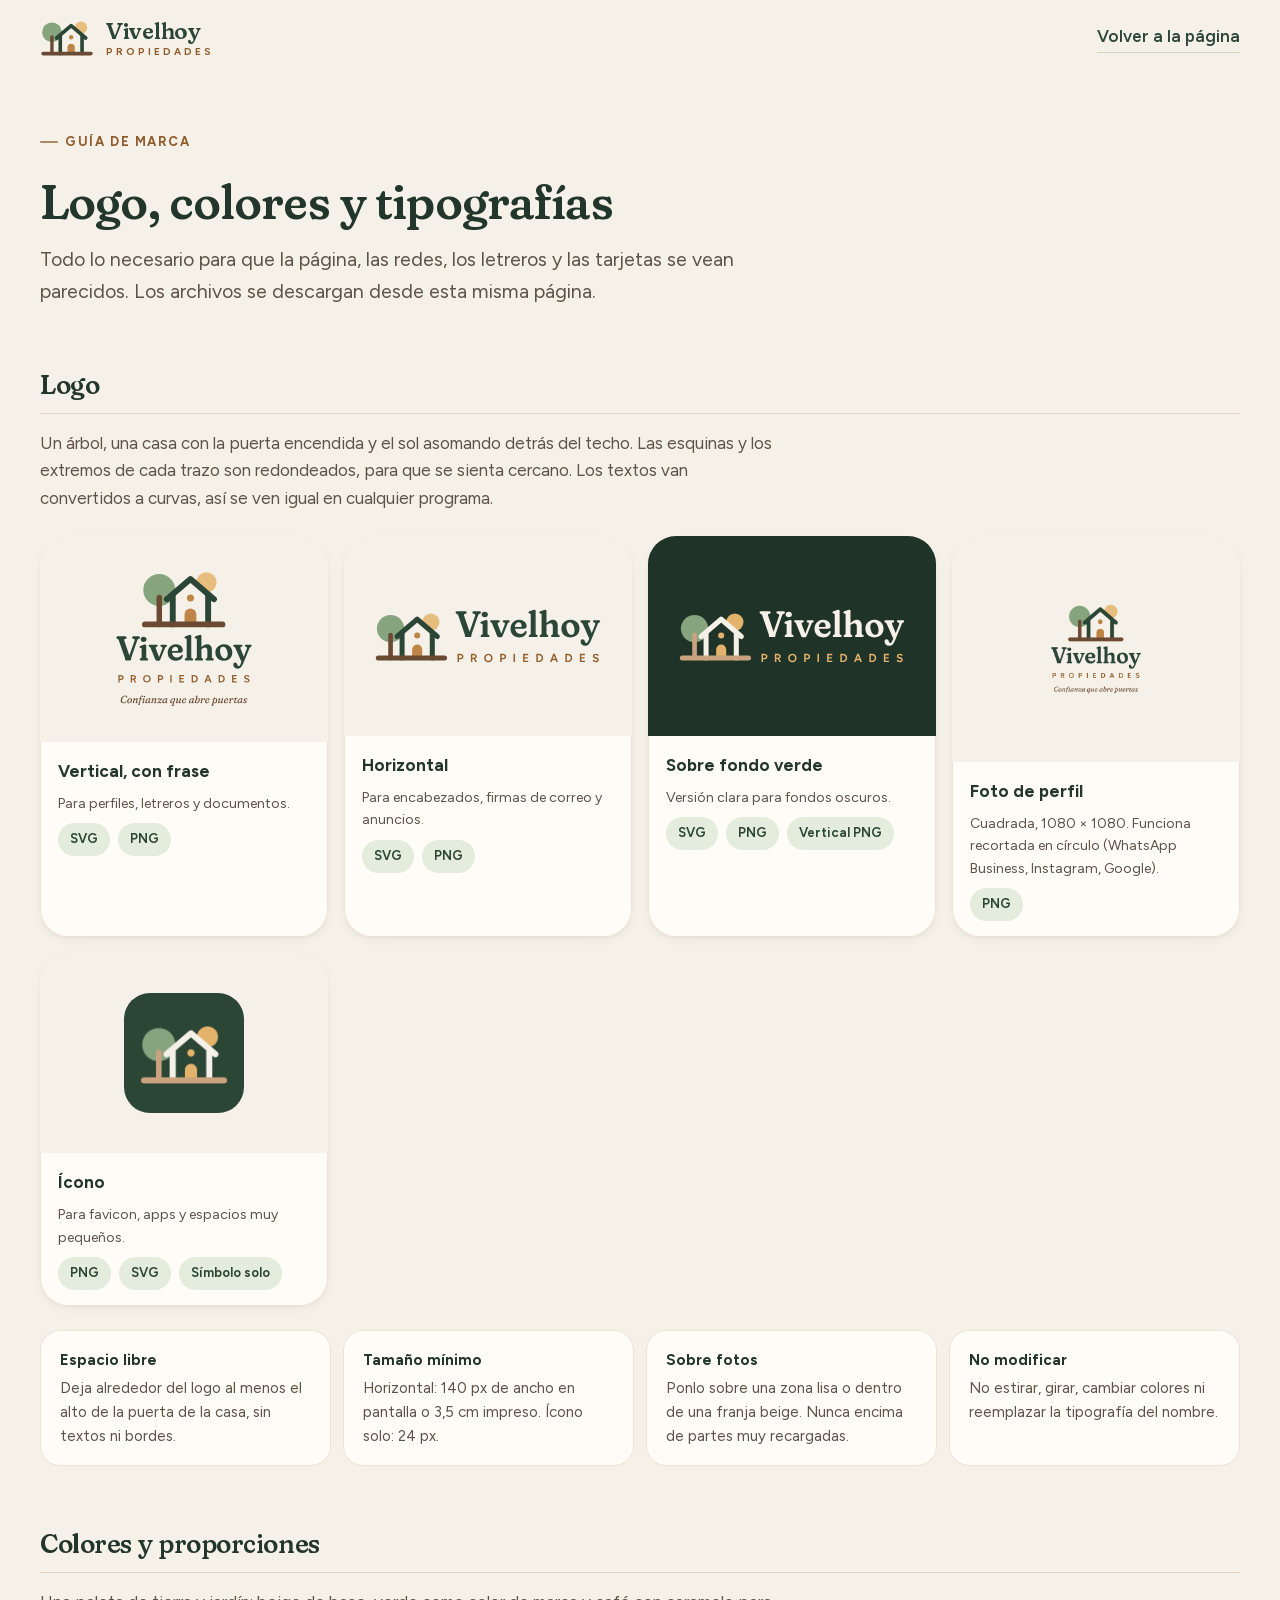
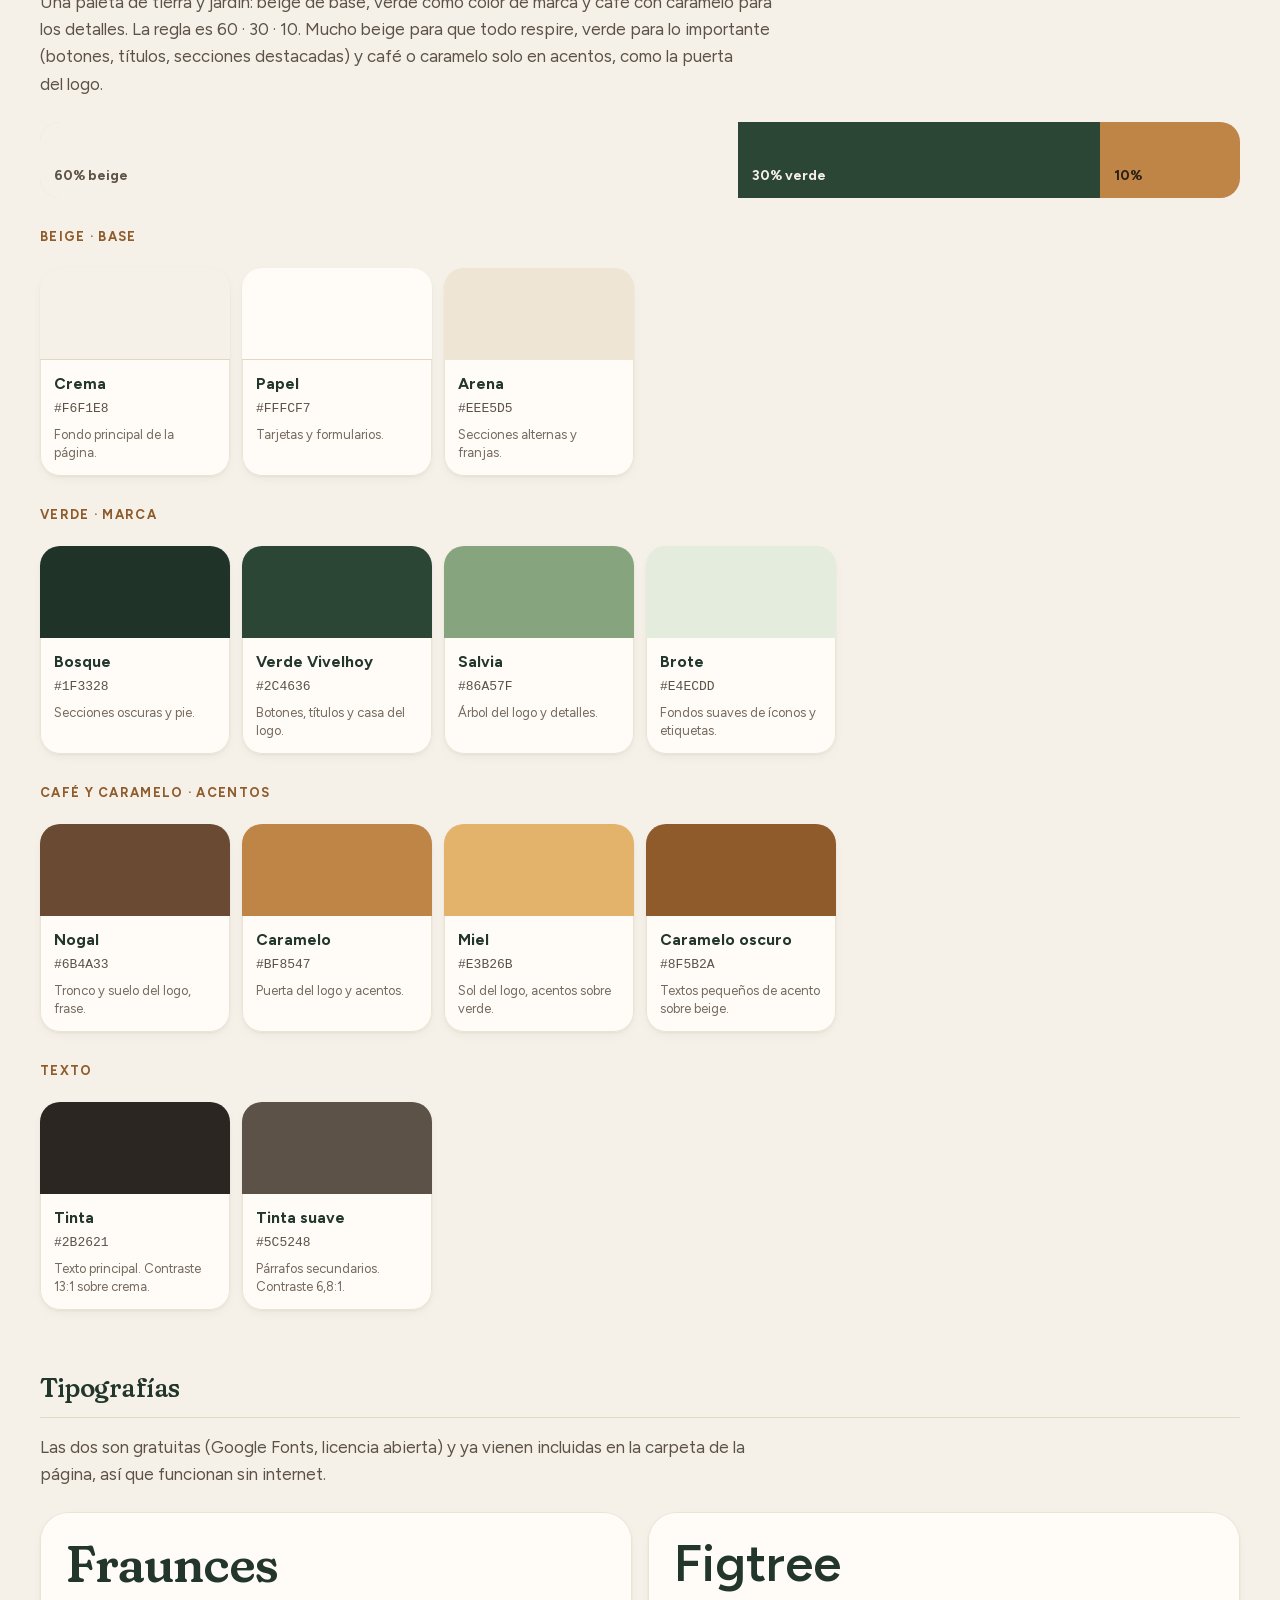
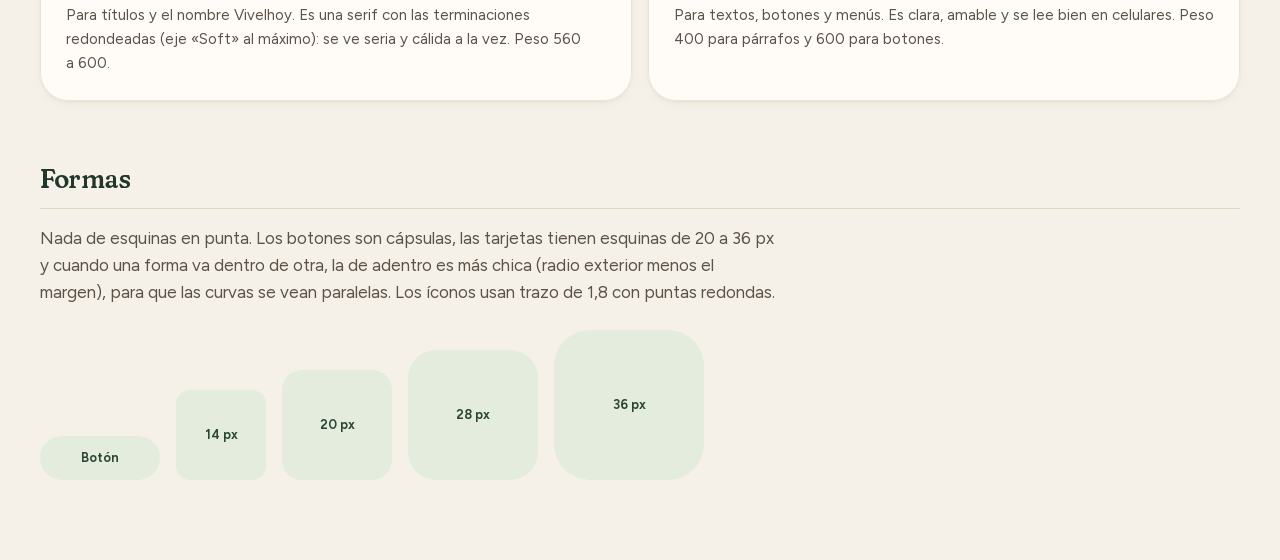
==== marca.html @ 3de00aa9 "Página web de Vivelhoy Propiedades Rediseño completo: nueva marca (logo, paleta y tipografías), arri" ====
<!doctype html>
<html lang="es-CL">
<head>
  <meta charset="utf-8">
  <meta name="viewport" content="width=device-width, initial-scale=1">
  <title>Marca Vivelhoy · Logo, colores y tipografías</title>
  <meta name="robots" content="noindex">
  <link rel="icon" href="assets/logo/favicon.svg" type="image/svg+xml">
  <link rel="stylesheet" href="css/styles.css">
  <style>
    .guide { padding-block: 3rem 5rem; }
    .guide h1 { font-size: var(--fs-h2); margin-top: .5rem; }
    .guide .intro { margin-top: 1rem; max-width: 44rem; color: var(--ink-2); font-size: var(--fs-lead); }
    .g-section { margin-top: 4rem; }
    .g-section > h2 { font-size: var(--fs-h3); padding-bottom: 14px; border-bottom: 1px solid var(--line); }
    .g-section > p { margin-top: 1rem; max-width: 46rem; color: var(--ink-2); }
    .logos { margin-top: 1.5rem; display: grid; grid-template-columns: repeat(auto-fit, minmax(260px, 1fr)); gap: 16px; }
    .logo-card { display: flex; flex-direction: column; border-radius: var(--r-lg); background: var(--paper); box-shadow: var(--shadow-1), inset 0 0 0 1px var(--line-soft); overflow: hidden; }
    .logo-card .stage { display: grid; place-items: center; min-height: 200px; padding: 28px; background: var(--cream); }
    .logo-card .stage.dark { background: var(--green-900); }
    .logo-card .stage img { max-height: 150px; width: auto; }
    .logo-card .meta { padding: 16px 18px; display: flex; flex-direction: column; gap: 8px; }
    .logo-card .meta strong { color: var(--ink-head); }
    .logo-card .meta span { color: var(--ink-2); font-size: .875rem; }
    .dl { display: flex; gap: 8px; flex-wrap: wrap; }
    .dl a { padding: 6px 12px; border-radius: var(--r-pill); background: var(--green-100); color: var(--green-800); font-size: .8125rem; font-weight: 650; text-decoration: none; }
    .dl a:hover { background: var(--green-200); }
    .ratio { margin-top: 1.5rem; display: flex; height: 76px; border-radius: var(--r-md); overflow: hidden; box-shadow: inset 0 0 0 1px var(--line); }
    .ratio div { display: flex; align-items: flex-end; padding: 10px 14px; font-weight: 700; font-size: .875rem; }
    .swatches { margin-top: 1.5rem; display: grid; grid-template-columns: repeat(auto-fill, minmax(190px, 1fr)); gap: 12px; }
    .sw { border-radius: var(--r-md); background: var(--paper); box-shadow: var(--shadow-1), inset 0 0 0 1px var(--line-soft); overflow: hidden; }
    .sw i { display: block; height: 92px; }
    .sw div { padding: 12px 14px 14px; display: flex; flex-direction: column; gap: 2px; }
    .sw strong { color: var(--ink-head); font-size: .975rem; }
    .sw code { font-family: ui-monospace, Menlo, monospace; font-size: .8125rem; color: var(--ink-2); }
    .sw span { color: var(--ink-3); font-size: .8125rem; line-height: 1.4; margin-top: 4px; }
    .group-title { margin-top: 2rem; font-family: var(--font-body); font-size: .8125rem; font-weight: 700; letter-spacing: .1em; text-transform: uppercase; color: var(--caramel-700); }
    .type { margin-top: 1.5rem; display: grid; grid-template-columns: repeat(auto-fit, minmax(300px, 1fr)); gap: 16px; }
    .type-card { padding: 26px; border-radius: var(--r-lg); background: var(--paper); box-shadow: var(--shadow-1), inset 0 0 0 1px var(--line-soft); }
    .type-card .big { font-size: 3.2rem; line-height: 1; color: var(--ink-head); }
    .type-card .fr { font-family: var(--font-display); font-variation-settings: "SOFT" 100, "WONK" 0; font-weight: 560; letter-spacing: -.02em; }
    .type-card .fg { font-family: var(--font-body); font-weight: 600; }
    .type-card p { margin-top: 14px; color: var(--ink-2); font-size: var(--fs-sm); }
    .rules { margin-top: 1.5rem; display: grid; grid-template-columns: repeat(auto-fit, minmax(260px, 1fr)); gap: 12px; }
    .rules li { padding: 18px 20px; border-radius: var(--r-md); background: var(--paper); box-shadow: inset 0 0 0 1px var(--line-soft); color: var(--ink-2); font-size: var(--fs-sm); }
    .rules li strong { display: block; color: var(--ink-head); margin-bottom: 4px; }
    .shapes { margin-top: 1.5rem; display: flex; flex-wrap: wrap; gap: 16px; align-items: flex-end; }
    .shapes div { display: grid; place-items: center; background: var(--green-100); color: var(--green-800); font-size: .8125rem; font-weight: 650; }
  </style>
</head>
<body>
  <svg class="sprite" aria-hidden="true" xmlns="http://www.w3.org/2000/svg">
    <symbol id="logo-mark" viewBox="8 18 104 72">
      <g fill="none" stroke-linecap="round" stroke-linejoin="round">
        <circle cx="87" cy="34" r="12" fill="var(--logo-sun)"/><circle cx="31" cy="43" r="19" fill="var(--logo-tree)"/>
        <path d="M31 52v32" stroke="var(--logo-wood)" stroke-width="6.5"/><path d="M47 84V51L68 33l21 18v33z" fill="var(--logo-wall)"/>
        <path d="M40 54l28-24 28 24" stroke="var(--logo-house)" stroke-width="7"/><path d="M47 49v35M89 49v35" stroke="var(--logo-house)" stroke-width="7"/>
        <path d="M61 84V72a7 7 0 0 1 14 0v12z" fill="var(--logo-door)"/><circle cx="68" cy="52.5" r="4.2" fill="var(--logo-door)"/>
        <path d="M14 84h92" stroke="var(--logo-wood)" stroke-width="7"/>
      </g>
    </symbol>
  </svg>

  <header class="site-header">
    <div class="container header-inner">
      <a class="brand" href="index.html" aria-label="Volver a la página">
        <svg class="brand-mark" aria-hidden="true"><use href="#logo-mark"/></svg>
        <span class="brand-text"><span class="brand-name">Vivelhoy</span><span class="brand-sub">Propiedades</span></span>
      </a>
      <a class="text-link" href="index.html">Volver a la página</a>
    </div>
  </header>

  <main class="container guide">
    <p class="eyebrow">Guía de marca</p>
    <h1>Logo, colores y tipografías</h1>
    <p class="intro">Todo lo necesario para que la página, las redes, los letreros y las tarjetas se vean parecidos. Los archivos se descargan desde esta misma página.</p>

    <section class="g-section">
      <h2>Logo</h2>
      <p>Un árbol, una casa con la puerta encendida y el sol asomando detrás del techo. Las esquinas y los extremos de cada trazo son redondeados, para que se sienta cercano. Los textos van convertidos a curvas, así se ven igual en cualquier programa.</p>
      <div class="logos">
        <div class="logo-card"><div class="stage"><img src="assets/logo/vivelhoy-logo-vertical.svg" alt="Logo vertical"></div>
          <div class="meta"><strong>Vertical, con frase</strong><span>Para perfiles, letreros y documentos.</span>
            <div class="dl"><a href="assets/logo/vivelhoy-logo-vertical.svg" download>SVG</a><a href="assets/logo/vivelhoy-logo-vertical.png" download>PNG</a></div></div></div>
        <div class="logo-card"><div class="stage"><img src="assets/logo/vivelhoy-logo-horizontal.svg" alt="Logo horizontal" style="max-height:80px"></div>
          <div class="meta"><strong>Horizontal</strong><span>Para encabezados, firmas de correo y anuncios.</span>
            <div class="dl"><a href="assets/logo/vivelhoy-logo-horizontal.svg" download>SVG</a><a href="assets/logo/vivelhoy-logo-horizontal.png" download>PNG</a></div></div></div>
        <div class="logo-card"><div class="stage dark"><img src="assets/logo/vivelhoy-logo-horizontal-claro.svg" alt="Logo horizontal para fondo oscuro" style="max-height:80px"></div>
          <div class="meta"><strong>Sobre fondo verde</strong><span>Versión clara para fondos oscuros.</span>
            <div class="dl"><a href="assets/logo/vivelhoy-logo-horizontal-claro.svg" download>SVG</a><a href="assets/logo/vivelhoy-logo-horizontal-claro.png" download>PNG</a><a href="assets/logo/vivelhoy-logo-vertical-claro.png" download>Vertical PNG</a></div></div></div>
        <div class="logo-card"><div class="stage"><img src="assets/logo/vivelhoy-perfil-redes.png" alt="Logo para perfil de redes" style="max-height:170px;border-radius:50%"></div>
          <div class="meta"><strong>Foto de perfil</strong><span>Cuadrada, 1080 × 1080. Funciona recortada en círculo (WhatsApp Business, Instagram, Google).</span>
            <div class="dl"><a href="assets/logo/vivelhoy-perfil-redes.png" download>PNG</a></div></div></div>
        <div class="logo-card"><div class="stage"><img src="assets/logo/vivelhoy-icono-512.png" alt="Ícono" style="max-height:120px;border-radius:26px"></div>
          <div class="meta"><strong>Ícono</strong><span>Para favicon, apps y espacios muy pequeños.</span>
            <div class="dl"><a href="assets/logo/vivelhoy-icono-512.png" download>PNG</a><a href="assets/logo/favicon.svg" download>SVG</a><a href="assets/logo/vivelhoy-simbolo.svg" download>Símbolo solo</a></div></div></div>
      </div>
      <ul class="rules">
        <li><strong>Espacio libre</strong>Deja alrededor del logo al menos el alto de la puerta de la casa, sin textos ni bordes.</li>
        <li><strong>Tamaño mínimo</strong>Horizontal: 140 px de ancho en pantalla o 3,5 cm impreso. Ícono solo: 24 px.</li>
        <li><strong>Sobre fotos</strong>Ponlo sobre una zona lisa o dentro de una franja beige. Nunca encima de partes muy recargadas.</li>
        <li><strong>No modificar</strong>No estirar, girar, cambiar colores ni reemplazar la tipografía del nombre.</li>
      </ul>
    </section>

    <section class="g-section">
      <h2>Colores y proporciones</h2>
      <p>Una paleta de tierra y jardín: beige de base, verde como color de marca y café con caramelo para los detalles. La regla es 60 · 30 · 10. Mucho beige para que todo respire, verde para lo importante (botones, títulos, secciones destacadas) y café o caramelo solo en acentos, como la puerta del logo.</p>
      <div class="ratio" aria-label="Proporción de colores">
        <div style="flex:60;background:#F6F1E8;color:#5C5248">60% beige</div>
        <div style="flex:30;background:#2C4636;color:#F6F1E8">30% verde</div>
        <div style="flex:10;background:#BF8547;color:#2B1E14">10%</div>
      </div>

      <h3 class="group-title">Beige · base</h3>
      <div class="swatches">
        <div class="sw"><i style="background:#F6F1E8;box-shadow:inset 0 -1px 0 #E3D7C4"></i><div><strong>Crema</strong><code>#F6F1E8</code><span>Fondo principal de la página.</span></div></div>
        <div class="sw"><i style="background:#FFFCF7;box-shadow:inset 0 -1px 0 #E3D7C4"></i><div><strong>Papel</strong><code>#FFFCF7</code><span>Tarjetas y formularios.</span></div></div>
        <div class="sw"><i style="background:#EEE5D5"></i><div><strong>Arena</strong><code>#EEE5D5</code><span>Secciones alternas y franjas.</span></div></div>
      </div>
      <h3 class="group-title">Verde · marca</h3>
      <div class="swatches">
        <div class="sw"><i style="background:#1F3328"></i><div><strong>Bosque</strong><code>#1F3328</code><span>Secciones oscuras y pie.</span></div></div>
        <div class="sw"><i style="background:#2C4636"></i><div><strong>Verde Vivelhoy</strong><code>#2C4636</code><span>Botones, títulos y casa del logo.</span></div></div>
        <div class="sw"><i style="background:#86A57F"></i><div><strong>Salvia</strong><code>#86A57F</code><span>Árbol del logo y detalles.</span></div></div>
        <div class="sw"><i style="background:#E4ECDD"></i><div><strong>Brote</strong><code>#E4ECDD</code><span>Fondos suaves de íconos y etiquetas.</span></div></div>
      </div>
      <h3 class="group-title">Café y caramelo · acentos</h3>
      <div class="swatches">
        <div class="sw"><i style="background:#6B4A33"></i><div><strong>Nogal</strong><code>#6B4A33</code><span>Tronco y suelo del logo, frase.</span></div></div>
        <div class="sw"><i style="background:#BF8547"></i><div><strong>Caramelo</strong><code>#BF8547</code><span>Puerta del logo y acentos.</span></div></div>
        <div class="sw"><i style="background:#E3B26B"></i><div><strong>Miel</strong><code>#E3B26B</code><span>Sol del logo, acentos sobre verde.</span></div></div>
        <div class="sw"><i style="background:#8F5B2A"></i><div><strong>Caramelo oscuro</strong><code>#8F5B2A</code><span>Textos pequeños de acento sobre beige.</span></div></div>
      </div>
      <h3 class="group-title">Texto</h3>
      <div class="swatches">
        <div class="sw"><i style="background:#2B2621"></i><div><strong>Tinta</strong><code>#2B2621</code><span>Texto principal. Contraste 13:1 sobre crema.</span></div></div>
        <div class="sw"><i style="background:#5C5248"></i><div><strong>Tinta suave</strong><code>#5C5248</code><span>Párrafos secundarios. Contraste 6,8:1.</span></div></div>
      </div>
    </section>

    <section class="g-section">
      <h2>Tipografías</h2>
      <p>Las dos son gratuitas (Google Fonts, licencia abierta) y ya vienen incluidas en la carpeta de la página, así que funcionan sin internet.</p>
      <div class="type">
        <div class="type-card"><div class="big fr">Fraunces</div><p>Para títulos y el nombre Vivelhoy. Es una serif con las terminaciones redondeadas (eje «Soft» al máximo): se ve seria y cálida a la vez. Peso 560 a 600.</p></div>
        <div class="type-card"><div class="big fg">Figtree</div><p>Para textos, botones y menús. Es clara, amable y se lee bien en celulares. Peso 400 para párrafos y 600 para botones.</p></div>
      </div>
    </section>

    <section class="g-section">
      <h2>Formas</h2>
      <p>Nada de esquinas en punta. Los botones son cápsulas, las tarjetas tienen esquinas de 20 a 36 px y cuando una forma va dentro de otra, la de adentro es más chica (radio exterior menos el margen), para que las curvas se vean paralelas. Los íconos usan trazo de 1,8 con puntas redondas.</p>
      <div class="shapes">
        <div style="width:120px;height:44px;border-radius:999px">Botón</div>
        <div style="width:90px;height:90px;border-radius:14px">14 px</div>
        <div style="width:110px;height:110px;border-radius:20px">20 px</div>
        <div style="width:130px;height:130px;border-radius:28px">28 px</div>
        <div style="width:150px;height:150px;border-radius:36px">36 px</div>
      </div>
    </section>
  </main>
</body>
</html>
---- css/styles.css ----
/* =========================================================
   Vivelhoy Propiedades
   Paleta: beige (base), verde (marca), café y caramelo (acentos)
   Proporción aproximada: 60% beige · 30% verde · 10% café/caramelo
   ========================================================= */

@font-face {
  font-family: "Fraunces";
  src: url("../assets/fonts/fraunces.woff2") format("woff2");
  font-weight: 100 900;
  font-style: normal;
  font-display: swap;
}
@font-face {
  font-family: "Fraunces";
  src: url("../assets/fonts/fraunces-italic.woff2") format("woff2");
  font-weight: 100 900;
  font-style: italic;
  font-display: swap;
}
@font-face {
  font-family: "Figtree";
  src: url("../assets/fonts/figtree.woff2") format("woff2");
  font-weight: 300 900;
  font-style: normal;
  font-display: swap;
}

:root {
  /* Beige */
  --cream: #F6F1E8;
  --paper: #FFFCF7;
  --sand: #EEE5D5;
  --sand-2: #E5D9C5;
  --line: #E3D7C4;
  --line-soft: #ECE3D5;

  /* Verde */
  --green-950: #18291F;
  --green-900: #1F3328;
  --green-800: #2C4636;
  --green-700: #3A5A45;
  --green-500: #6E8F6A;
  --green-400: #86A57F;
  --green-200: #CBDAC3;
  --green-100: #E4ECDD;
  --green-50: #EFF4EA;

  /* Café y caramelo */
  --cafe-800: #4E3627;
  --cafe-700: #6B4A33;
  --caramel-700: #8F5B2A;
  --caramel-500: #BF8547;
  --caramel-300: #E3B26B;
  --caramel-100: #F5E6CF;

  /* Texto */
  --ink: #2B2621;
  --ink-head: #22362B;
  --ink-2: #5C5248;
  --ink-3: #74695E;

  /* Logo */
  --logo-sun: #E8BE7E;
  --logo-tree: #86A57F;
  --logo-wood: #6B4A33;
  --logo-wall: var(--cream);
  --logo-house: #2C4636;
  --logo-door: #BF8547;

  /* Tipografía */
  --font-display: "Fraunces", "Iowan Old Style", Georgia, serif;
  --font-body: "Figtree", ui-sans-serif, system-ui, -apple-system, "Segoe UI", sans-serif;
  --fs-display: clamp(2.45rem, 1.55rem + 3.3vw, 4.25rem);
  --fs-h2: clamp(2rem, 1.5rem + 1.9vw, 3rem);
  --fs-h3: clamp(1.35rem, 1.2rem + .55vw, 1.65rem);
  --fs-lead: clamp(1.075rem, 1rem + .3vw, 1.225rem);
  --fs-body: 1.0625rem;
  --fs-sm: .9375rem;
  --fs-xs: .8125rem;

  /* Geometría: radios anidados (interior = exterior − relleno) */
  --r-xs: 10px;
  --r-sm: 14px;
  --r-md: 20px;
  --r-lg: 28px;
  --r-xl: 36px;
  --r-pill: 999px;

  --shadow-1: 0 1px 2px rgb(43 38 33 / .05), 0 4px 14px -6px rgb(43 38 33 / .10);
  --shadow-2: 0 2px 4px rgb(43 38 33 / .04), 0 18px 40px -18px rgb(43 38 33 / .28);
  --shadow-3: 0 30px 70px -28px rgb(24 41 31 / .45), 0 6px 16px -8px rgb(24 41 31 / .18);

  --gutter: clamp(20px, 4vw, 40px);
  --container: 1200px;
  --section-y: clamp(4.5rem, 3rem + 5vw, 7.5rem);
  --header-h: 76px;

  --ease: cubic-bezier(.22, .7, .2, 1);
  --ease-out: cubic-bezier(.16, 1, .3, 1);
}

/* ---------- Base ---------- */
*, *::before, *::after { box-sizing: border-box; }
html { -webkit-text-size-adjust: 100%; scroll-behavior: smooth; scroll-padding-top: calc(var(--header-h) + 12px); }
body {
  margin: 0;
  background: var(--cream);
  color: var(--ink);
  font-family: var(--font-body);
  font-size: var(--fs-body);
  line-height: 1.6;
  -webkit-font-smoothing: antialiased;
  -moz-osx-font-smoothing: grayscale;
  text-rendering: optimizeLegibility;
  overflow-x: clip;
}
img { display: block; max-width: 100%; height: auto; }
a { color: inherit; }
button, input, textarea, select { font: inherit; color: inherit; }
button { cursor: pointer; }
p { margin: 0; }
ul, ol { margin: 0; padding: 0; list-style: none; }
h1, h2, h3 {
  margin: 0;
  font-family: var(--font-display);
  font-variation-settings: "SOFT" 100, "WONK" 0;
  font-optical-sizing: auto;
  font-weight: 560;
  color: var(--ink-head);
  letter-spacing: -.018em;
  line-height: 1.08;
  text-wrap: balance;
}
p { text-wrap: pretty; }
::selection { background: var(--green-200); color: var(--green-950); }
:focus-visible { outline: 2.5px solid var(--green-700); outline-offset: 3px; border-radius: 8px; }

.sprite { position: absolute; width: 0; height: 0; overflow: hidden; }
.i {
  width: 1.25em; height: 1.25em; flex: none;
  fill: none; stroke: currentColor; stroke-width: 1.8;
  stroke-linecap: round; stroke-linejoin: round;
}

.container { width: min(100% - 2 * var(--gutter), var(--container)); margin-inline: auto; }
.section { padding-block: var(--section-y); }

.skip-link {
  position: fixed; top: 12px; left: 12px; z-index: 200;
  padding: 10px 18px; border-radius: var(--r-pill);
  background: var(--green-800); color: var(--cream); text-decoration: none; font-weight: 600;
  transform: translateY(-160%); transition: transform .2s var(--ease);
}
.skip-link:focus { transform: none; }

/* ---------- Botones ---------- */
.btn {
  --h: 52px;
  display: inline-flex; align-items: center; justify-content: center; gap: .6em;
  min-height: var(--h); padding: 0 1.5rem;
  border: 0; border-radius: var(--r-pill);
  font-weight: 600; font-size: 1rem; line-height: 1.2; letter-spacing: .005em;
  text-decoration: none; white-space: nowrap;
  transition: background-color .25s var(--ease), color .25s var(--ease), box-shadow .25s var(--ease), transform .25s var(--ease);
}
.btn .i { width: 1.2em; height: 1.2em; }
.btn:hover { transform: translateY(-1px); }
.btn:active { transform: translateY(0); }
.btn > .i:last-child:not(:first-child) { transition: transform .3s var(--ease); }
.btn:hover > .i:last-child:not(:first-child) { transform: translateX(3px); }
.btn-sm { --h: 44px; padding: 0 1.15rem; font-size: .9375rem; }
.btn-block { width: 100%; }
.btn-primary { background: var(--green-800); color: var(--cream); box-shadow: 0 8px 20px -10px rgb(31 51 40 / .55); }
.btn-primary:hover { background: var(--green-900); box-shadow: 0 12px 26px -12px rgb(31 51 40 / .6); }
.btn-secondary { background: var(--paper); color: var(--green-800); box-shadow: inset 0 0 0 1.5px var(--line); }
.btn-secondary:hover { box-shadow: inset 0 0 0 1.5px var(--green-400); }
.btn-cream { background: var(--cream); color: var(--green-900); }
.btn-cream:hover { background: #fff; }

.text-link {
  display: inline-flex; align-items: center; gap: .45em;
  color: var(--green-800); font-weight: 600; text-decoration: none;
  border-bottom: 1.5px solid var(--green-200); padding-bottom: 2px;
  transition: border-color .2s var(--ease), gap .25s var(--ease);
}
.text-link:hover { border-color: var(--green-700); gap: .7em; }

.eyebrow {
  display: inline-flex; align-items: center; gap: .55em;
  margin-bottom: 1rem;
  color: var(--caramel-700); font-size: var(--fs-xs); font-weight: 700;
  letter-spacing: .12em; text-transform: uppercase;
}
.eyebrow::before { content: ""; width: 18px; height: 2px; border-radius: 2px; background: currentColor; opacity: .7; }

.pill {
  display: inline-flex; align-items: center; gap: .6em;
  padding: .45rem .95rem .45rem .8rem;
  border-radius: var(--r-pill);
  background: var(--paper); box-shadow: inset 0 0 0 1px var(--line);
  color: var(--ink-2); font-size: var(--fs-sm); font-weight: 600;
}
.dot { width: 8px; height: 8px; border-radius: 50%; background: var(--green-500); box-shadow: 0 0 0 4px var(--green-100); }

/* ---------- Encabezado ---------- */
.site-header {
  position: sticky; top: 0; z-index: 50;
  height: var(--header-h);
  background: rgb(246 241 232 / 0);
  transition: background-color .3s var(--ease), box-shadow .3s var(--ease), height .3s var(--ease);
}
.site-header.is-scrolled {
  --header-h: 66px;
  background: rgb(246 241 232 / .88);
  -webkit-backdrop-filter: saturate(1.4) blur(14px);
  backdrop-filter: saturate(1.4) blur(14px);
  box-shadow: 0 1px 0 var(--line-soft), 0 8px 24px -18px rgb(43 38 33 / .3);
}
.header-inner { height: 100%; display: flex; align-items: center; justify-content: space-between; gap: 24px; }

.brand { display: inline-flex; align-items: center; gap: 11px; text-decoration: none; color: inherit; }
.brand-mark { width: 54px; height: 38px; }
.brand-text { display: flex; flex-direction: column; line-height: 1; }
.brand-name {
  font-family: var(--font-display); font-variation-settings: "SOFT" 100, "WONK" 0, "opsz" 72;
  font-weight: 600; font-size: 1.5rem; letter-spacing: -.012em; color: var(--green-800);
}
.brand-sub {
  margin-top: 4px; padding-left: 1px;
  font-size: .625rem; font-weight: 700; letter-spacing: .3em; text-transform: uppercase; color: var(--caramel-700);
}

.main-nav { display: flex; align-items: center; gap: 28px; }
.main-nav ul { display: flex; align-items: center; gap: 4px; }
.main-nav ul a {
  position: relative; display: inline-flex; align-items: center; height: 40px; padding: 0 14px;
  border-radius: var(--r-pill);
  color: var(--ink-2); font-size: .9688rem; font-weight: 550; text-decoration: none;
  transition: color .2s var(--ease), background-color .2s var(--ease);
}
.main-nav ul a:hover { color: var(--green-900); background: rgb(44 70 54 / .06); }
.main-nav ul a.is-active { color: var(--green-900); background: var(--green-100); }

.menu-toggle {
  display: none; width: 46px; height: 46px; border: 0; border-radius: 50%;
  background: var(--paper); color: var(--green-900); box-shadow: inset 0 0 0 1px var(--line);
  align-items: center; justify-content: center;
}
.menu-toggle .i { width: 22px; height: 22px; }
.menu-toggle .i-shut { display: none; }
.menu-toggle[aria-expanded="true"] .i-open { display: none; }
.menu-toggle[aria-expanded="true"] .i-shut { display: block; }

/* ---------- Portada ---------- */
.hero { padding-top: clamp(1.5rem, 1rem + 2vw, 3rem); padding-bottom: clamp(3rem, 2rem + 3vw, 4.5rem); }
.hero-grid {
  display: grid; grid-template-columns: minmax(0, 1.08fr) minmax(0, .92fr);
  gap: clamp(2.5rem, 1rem + 5vw, 5rem); align-items: center;
}
.hero-copy { display: flex; flex-direction: column; align-items: flex-start; }
.hero h1 { margin-top: 1.35rem; font-size: var(--fs-display); line-height: 1.03; letter-spacing: -.025em; max-width: 13ch; }
.lead { margin-top: 1.35rem; max-width: 34rem; color: var(--ink-2); font-size: var(--fs-lead); line-height: 1.6; }

.paths { margin-top: 2.25rem; width: 100%; display: grid; grid-template-columns: repeat(3, minmax(0, 1fr)); gap: 12px; }
.path {
  position: relative; display: flex; flex-direction: column; gap: 14px;
  padding: 16px 16px 18px; border-radius: var(--r-md);
  background: var(--paper); box-shadow: var(--shadow-1), inset 0 0 0 1px var(--line-soft);
  text-decoration: none; color: inherit;
  transition: transform .35s var(--ease), box-shadow .35s var(--ease), background-color .35s var(--ease);
}
.path:hover { transform: translateY(-3px); box-shadow: var(--shadow-2), inset 0 0 0 1px var(--green-200); }
.path-icon {
  display: grid; place-items: center; width: 44px; height: 44px; border-radius: var(--r-sm);
  background: var(--green-100); color: var(--green-800);
  transition: background-color .35s var(--ease), color .35s var(--ease);
}
.path-icon .i { width: 22px; height: 22px; }
.path:hover .path-icon { background: var(--green-800); color: var(--cream); }
.path-text { display: flex; flex-direction: column; gap: 3px; padding-right: 18px; }
.path-text strong { font-size: 1.0313rem; font-weight: 650; color: var(--ink-head); line-height: 1.25; }
.path-text span { font-size: .875rem; color: var(--ink-3); line-height: 1.35; }
.path-arrow { position: absolute; top: 18px; right: 16px; width: 20px; height: 20px; color: var(--green-700); opacity: .55; transition: transform .35s var(--ease), opacity .35s var(--ease); }
.path:hover .path-arrow { transform: translateX(3px); opacity: 1; }

.hero-area { margin-top: 1.5rem; display: flex; align-items: center; gap: .55em; color: var(--ink-3); font-size: var(--fs-sm); font-weight: 500; }
.hero-area .i { color: var(--caramel-500); }

.hero-visual { position: relative; padding-bottom: 28px; }
.portrait {
  position: relative; margin: 0; overflow: hidden;
  aspect-ratio: 4 / 4.7; border-radius: var(--r-xl);
  background: var(--sand); box-shadow: var(--shadow-2);
}
.portrait img { width: 100%; height: 100%; object-fit: cover; object-position: 50% 26%; }
.portrait-tag {
  position: absolute; top: 18px; right: 18px;
  display: flex; flex-direction: column; gap: 1px;
  padding: 10px 16px; border-radius: var(--r-md);
  background: rgb(255 252 247 / .86); -webkit-backdrop-filter: blur(10px); backdrop-filter: blur(10px);
  box-shadow: 0 6px 18px -10px rgb(43 38 33 / .35);
  line-height: 1.25;
}
.portrait-tag strong { font-family: var(--font-display); font-variation-settings: "SOFT" 100, "WONK" 0; font-weight: 600; font-size: 1.05rem; color: var(--ink-head); }
.portrait-tag span { font-size: .8125rem; color: var(--ink-2); }

.hero-listing {
  position: absolute; left: -36px; bottom: 0; z-index: 2;
  display: grid; grid-template-columns: 76px 1fr auto; align-items: center; gap: 14px;
  width: min(360px, 92%); padding: 10px 16px 10px 10px;
  border-radius: var(--r-lg); background: var(--paper);
  box-shadow: var(--shadow-3); text-decoration: none; color: inherit;
  transition: transform .35s var(--ease), box-shadow .35s var(--ease);
}
.hero-listing:hover { transform: translateY(-3px); }
.hero-listing img { width: 76px; height: 76px; object-fit: cover; border-radius: calc(var(--r-lg) - 10px); }
.hero-listing .hl-text { display: flex; flex-direction: column; gap: 3px; min-width: 0; }
.hero-listing .hl-title { font-weight: 650; color: var(--ink-head); line-height: 1.25; font-size: .975rem; }
.hero-listing .hl-price { font-family: var(--font-display); font-variation-settings: "SOFT" 100, "WONK" 0; font-weight: 600; color: var(--green-800); font-size: 1.05rem; }
.hero-listing .hl-price small { font-family: var(--font-body); font-weight: 500; font-size: .8125rem; color: var(--ink-3); }
.hero-listing .hl-go { display: grid; place-items: center; width: 38px; height: 38px; border-radius: 50%; background: var(--green-100); color: var(--green-800); transition: background-color .3s var(--ease), color .3s var(--ease); }
.hero-listing:hover .hl-go { background: var(--green-800); color: var(--cream); }

.badge {
  display: inline-flex; align-items: center; gap: 6px; width: max-content;
  padding: 4px 10px 4px 8px; border-radius: var(--r-pill);
  font-size: .75rem; font-weight: 700; letter-spacing: .04em; text-transform: uppercase; line-height: 1.3;
}
.badge::before { content: ""; width: 6px; height: 6px; border-radius: 50%; background: currentColor; }
.badge-available { background: var(--green-100); color: var(--green-800); }
.badge-closed { background: var(--caramel-100); color: var(--cafe-800); }
.badge-op { background: transparent; color: var(--ink-3); padding-inline: 0; }
.badge-op::before { display: none; }

/* Franja de garantías */
.assurances {
  margin-top: clamp(3rem, 2rem + 3vw, 4.5rem);
  display: grid; grid-template-columns: repeat(4, minmax(0, 1fr));
  border-radius: var(--r-lg); background: var(--sand);
  padding: 8px;
}
.assurances li { display: flex; gap: 14px; align-items: flex-start; padding: 20px 18px; }
.assurances li + li { box-shadow: -1px 0 0 var(--sand-2); }
.assurance-icon {
  display: grid; place-items: center; flex: none;
  width: 44px; height: 44px; border-radius: 50%;
  background: var(--paper); color: var(--green-700);
}
.assurance-icon .i { width: 21px; height: 21px; }
.assurances strong { display: block; color: var(--ink-head); font-weight: 650; font-size: 1rem; line-height: 1.3; margin-top: 2px; }
.assurances div > span { display: block; margin-top: 4px; color: var(--ink-2); font-size: .875rem; line-height: 1.5; }

/* ---------- Encabezados de sección ---------- */
.section-head { max-width: 40rem; margin-bottom: clamp(2.5rem, 2rem + 2vw, 3.5rem); }
.section-head h2 { font-size: var(--fs-h2); }
.section-head > p:not(.eyebrow) { margin-top: 1rem; color: var(--ink-2); font-size: var(--fs-lead); }
.section-head-light h2 { color: var(--cream); }
.section-head-light > p:not(.eyebrow) { color: rgb(246 241 232 / .78); }
.section-head-light .eyebrow { color: var(--caramel-300); }

/* ---------- Propiedades ---------- */
.listings { padding-top: clamp(2rem, 1rem + 3vw, 3.5rem); }
.listing-block + .listing-block { margin-top: clamp(3.5rem, 2.5rem + 3vw, 5rem); }
.block-head {
  display: flex; align-items: center; justify-content: space-between; gap: 16px; flex-wrap: wrap;
  padding-bottom: 18px; margin-bottom: 24px; border-bottom: 1px solid var(--line);
}
.block-head h3 { display: flex; align-items: center; gap: 12px; font-size: var(--fs-h3); }
.block-head h3 .i { width: 30px; height: 30px; padding: 6px; border-radius: 50%; background: var(--green-100); color: var(--green-800); stroke-width: 2; box-sizing: content-box; }
.count { padding: 6px 14px; border-radius: var(--r-pill); background: var(--paper); box-shadow: inset 0 0 0 1px var(--line); color: var(--ink-2); font-size: .875rem; font-weight: 600; }
.count.has-available { background: var(--green-100); box-shadow: none; color: var(--green-800); }

.listing-list { display: grid; gap: 24px; }
.cards { display: grid; grid-template-columns: repeat(3, minmax(0, 1fr)); gap: 24px; }

/* Propiedad destacada (disponible) */
.feature {
  padding: 12px; border-radius: var(--r-xl);
  background: var(--paper); box-shadow: var(--shadow-2), inset 0 0 0 1px var(--line-soft);
}
.mosaic {
  --outer: calc(var(--r-xl) - 12px);
  display: grid; gap: 8px;
  grid-template-columns: 2fr 1fr 1.3fr; grid-template-rows: 1fr 1fr;
  height: clamp(320px, 22rem + 10vw, 500px);
}
.tile {
  position: relative; padding: 0; border: 0; overflow: hidden; background: var(--sand);
  border-radius: 10px; cursor: zoom-in;
}
.tile img { width: 100%; height: 100%; object-fit: cover; transition: transform .9s var(--ease-out); }
.tile:hover img { transform: scale(1.04); }
.tile-1 { grid-row: 1 / 3; border-top-left-radius: var(--outer); border-bottom-left-radius: var(--outer); }
.tile-2 { grid-row: 1 / 3; }
.tile-3 { border-top-right-radius: var(--outer); }
.tile-4 { border-bottom-right-radius: var(--outer); }
.mosaic.tiles-3 { grid-template-columns: 2fr 1.3fr; }
.mosaic.tiles-3 .tile-2 { grid-row: auto; border-top-right-radius: var(--outer); }
.mosaic.tiles-3 .tile-3 { border-radius: 10px 10px var(--outer) 10px; }
.mosaic.tiles-1, .mosaic.tiles-2 { grid-template-columns: 1fr; grid-template-rows: 1fr; }
.mosaic.tiles-1 .tile-1, .mosaic.tiles-2 .tile-1 { border-radius: var(--outer); }
.mosaic.tiles-2 .tile-2 { display: none; }
.tile .more {
  position: absolute; right: 12px; bottom: 12px;
  display: inline-flex; align-items: center; gap: 6px;
  padding: 8px 13px; border-radius: var(--r-pill);
  background: rgb(255 252 247 / .94); color: var(--ink-head); font-size: .8125rem; font-weight: 650;
  box-shadow: 0 4px 12px -6px rgb(0 0 0 / .3);
}
.tile .more .i { width: 16px; height: 16px; }

.feature-body {
  display: grid; grid-template-columns: minmax(0, 1.1fr) minmax(0, .9fr); gap: clamp(1.5rem, 1rem + 3vw, 4rem);
  padding: clamp(18px, 1rem + 1vw, 30px) clamp(10px, .5rem + 1.5vw, 26px) clamp(10px, .5rem + .5vw, 14px);
}
.feature-main, .feature-side { display: flex; flex-direction: column; }
.feature-tags { display: flex; align-items: center; gap: 12px; flex-wrap: wrap; }
.feature h4 {
  margin: 14px 0 0; font-family: var(--font-display); font-variation-settings: "SOFT" 100, "WONK" 0;
  font-weight: 560; font-size: clamp(1.75rem, 1.4rem + 1.2vw, 2.4rem); line-height: 1.08; letter-spacing: -.022em; color: var(--ink-head);
}
.feature .where { margin-top: 10px; display: flex; align-items: center; gap: 6px; color: var(--ink-2); font-size: var(--fs-sm); }
.feature .where .i { color: var(--caramel-500); width: 18px; height: 18px; }
.price { margin-top: 20px; display: flex; align-items: baseline; gap: 8px; }
.price strong {
  font-family: var(--font-display); font-variation-settings: "SOFT" 100, "WONK" 0;
  font-weight: 600; font-size: clamp(1.85rem, 1.6rem + .8vw, 2.3rem); letter-spacing: -.02em; color: var(--green-800); line-height: 1;
}
.price span { color: var(--ink-3); font-weight: 500; }
.feature .desc { margin-top: 18px; color: var(--ink-2); font-size: var(--fs-sm); line-height: 1.65; max-width: 34rem; }
.chips { margin-top: 18px; display: flex; flex-wrap: wrap; gap: 6px; }
.chips li { padding: 5px 12px; border-radius: var(--r-pill); box-shadow: inset 0 0 0 1px var(--line); color: var(--ink-2); font-size: .8125rem; font-weight: 550; }

.specs { display: grid; grid-template-columns: repeat(6, minmax(0, 1fr)); gap: 8px; }
.spec {
  grid-column: span 2; display: flex; flex-direction: column; gap: 6px;
  padding: 14px 14px 13px; border-radius: var(--r-sm); background: var(--cream);
}
.spec.wide { grid-column: span 3; }
.spec .i { width: 22px; height: 22px; color: var(--green-700); }
.spec strong { font-weight: 650; color: var(--ink-head); font-size: 1rem; line-height: 1.2; }
.spec span { margin-top: -3px; color: var(--ink-3); font-size: .8125rem; line-height: 1.3; }
.feature-actions { margin-top: auto; padding-top: 18px; display: grid; grid-template-columns: 1fr 1fr; gap: 10px; }
.feature-actions .btn { padding-inline: 1rem; }

/* Tarjetas de propiedades cerradas */
.card {
  position: relative; display: flex; flex-direction: column;
  padding: 8px; border-radius: var(--r-lg); background: var(--paper);
  box-shadow: var(--shadow-1), inset 0 0 0 1px var(--line-soft);
  transition: transform .4s var(--ease), box-shadow .4s var(--ease);
}
.card:hover { transform: translateY(-4px); box-shadow: var(--shadow-2), inset 0 0 0 1px var(--line-soft); }
.card-media { position: relative; aspect-ratio: 4 / 3; overflow: hidden; border-radius: calc(var(--r-lg) - 8px); background: var(--sand); }
.card-media img { width: 100%; height: 100%; object-fit: cover; filter: saturate(.9); transition: transform .9s var(--ease-out), filter .5s var(--ease); }
.card:hover .card-media img { transform: scale(1.045); filter: saturate(1); }
.card-media .badge { position: absolute; top: 12px; left: 12px; background: rgb(245 230 207 / .96); box-shadow: 0 2px 10px -4px rgb(0 0 0 / .25); }
.card-media .photos {
  position: absolute; right: 12px; bottom: 12px; display: inline-flex; align-items: center; gap: 6px;
  padding: 6px 10px; border-radius: var(--r-pill);
  background: rgb(31 51 40 / .72); -webkit-backdrop-filter: blur(6px); backdrop-filter: blur(6px);
  color: var(--cream); font-size: .75rem; font-weight: 650;
}
.card-media .photos .i { width: 15px; height: 15px; }
.card-body { padding: 16px 12px 10px; }
.card h4 { margin: 0; font-family: var(--font-display); font-variation-settings: "SOFT" 100, "WONK" 0; font-weight: 580; font-size: 1.3rem; line-height: 1.2; color: var(--ink-head); letter-spacing: -.012em; }
.card .meta { margin-top: 6px; color: var(--ink-2); font-size: .9063rem; }
.card-link { position: absolute; inset: 0; border-radius: inherit; border: 0; background: transparent; cursor: zoom-in; }
.card-link:focus-visible { outline-offset: 2px; }

/* Tarjeta para dejar un pedido */
.ask {
  display: flex; flex-direction: column; align-items: flex-start;
  padding: 26px 24px 24px; border-radius: var(--r-lg);
  background: var(--green-50); box-shadow: inset 0 0 0 1px var(--green-100);
}
.ask .ask-icon { display: grid; place-items: center; width: 48px; height: 48px; border-radius: 50%; background: var(--paper); color: var(--green-700); }
.ask .ask-icon .i { width: 22px; height: 22px; }
.ask h4 { margin: 18px 0 0; font-family: var(--font-display); font-variation-settings: "SOFT" 100, "WONK" 0; font-weight: 580; font-size: 1.35rem; line-height: 1.2; color: var(--ink-head); letter-spacing: -.012em; }
.ask p { margin-top: 10px; color: var(--ink-2); font-size: var(--fs-sm); }
.ask .ask-actions { margin-top: auto; padding-top: 22px; display: flex; flex-wrap: wrap; align-items: center; gap: 10px 18px; }

/* ---------- Paneles de color ---------- */
.panel { margin-inline: clamp(8px, 1.4vw, 20px); border-radius: clamp(28px, 2vw + 16px, 44px); }
.panel-green { background: var(--green-900); color: var(--cream); }
.panel-sand { background: var(--sand); }

/* ---------- Servicios ---------- */
.service-grid { display: grid; grid-template-columns: repeat(3, minmax(0, 1fr)); gap: 16px; }
.service {
  display: grid; grid-row: span 6; grid-template-rows: subgrid; row-gap: 0; align-content: start;
  padding: 28px 26px 26px; border-radius: var(--r-lg);
  background: rgb(246 241 232 / .055); box-shadow: inset 0 0 0 1px rgb(246 241 232 / .12);
  transition: background-color .35s var(--ease), box-shadow .35s var(--ease);
}
.service:hover { background: rgb(246 241 232 / .085); box-shadow: inset 0 0 0 1px rgb(246 241 232 / .2); }
.service-icon { display: grid; place-items: center; width: 52px; height: 52px; border-radius: var(--r-sm); background: var(--caramel-300); color: var(--green-950); }
.service-icon .i { width: 24px; height: 24px; }
.service h3 { margin-top: 22px; color: var(--cream); font-size: var(--fs-h3); }
.service > p:not(.fee) { margin-top: 12px; color: rgb(246 241 232 / .78); font-size: var(--fs-sm); line-height: 1.6; }
.ticks { margin-top: 20px; display: grid; gap: 10px; }
.ticks li { position: relative; padding-left: 28px; color: rgb(246 241 232 / .92); font-size: .9375rem; line-height: 1.45; }
.ticks li::before {
  content: ""; position: absolute; left: 0; top: 2px; width: 18px; height: 18px; border-radius: 50%;
  background: var(--green-700) url("data:image/svg+xml,%3Csvg xmlns='http://www.w3.org/2000/svg' viewBox='0 0 24 24' fill='none' stroke='%23F6F1E8' stroke-width='3' stroke-linecap='round' stroke-linejoin='round'%3E%3Cpath d='m6.5 12.5 3.5 3.5 7.5-8'/%3E%3C/svg%3E") center / 12px no-repeat;
}
.fee { margin-top: 22px; padding-top: 18px; border-top: 1px solid rgb(246 241 232 / .14); color: var(--cream); font-size: .9375rem; font-weight: 600; }
.fee span { display: block; margin-bottom: 3px; color: var(--caramel-300); font-size: .75rem; font-weight: 700; letter-spacing: .1em; text-transform: uppercase; }
.service .btn { margin-top: 22px; align-self: end; justify-self: stretch; }
.service .btn .i { flex: none; }

/* ---------- Proceso ---------- */
.process-grid { display: grid; grid-template-columns: minmax(0, .9fr) minmax(0, 1.1fr); gap: clamp(2.5rem, 1rem + 5vw, 6rem); align-items: start; }
.process-intro { position: sticky; top: calc(var(--header-h) + 32px); }
.process-intro h2 { font-size: var(--fs-h2); }
.process-intro > p:not(.eyebrow) { margin-top: 1rem; color: var(--ink-2); font-size: var(--fs-lead); }
.promises { margin-top: 28px; display: grid; gap: 4px; padding: 8px; border-radius: var(--r-lg); background: var(--paper); box-shadow: var(--shadow-1), inset 0 0 0 1px var(--line-soft); }
.promises li { display: flex; align-items: center; gap: 14px; padding: 12px 14px; border-radius: var(--r-md); color: var(--ink); font-size: .9688rem; line-height: 1.45; font-weight: 500; }
.promises li + li { box-shadow: 0 -1px 0 var(--line-soft); border-radius: 0; }
.promises .i { width: 38px; height: 38px; padding: 9px; box-sizing: border-box; border-radius: 50%; background: var(--green-100); color: var(--green-800); }

.steps { position: relative; display: grid; gap: 14px; counter-reset: s; }
.step {
  position: relative; display: grid; grid-template-columns: 56px 1fr; gap: 20px; align-items: start;
  padding: 26px 26px 26px 22px; border-radius: var(--r-lg);
  background: var(--paper); box-shadow: var(--shadow-1), inset 0 0 0 1px var(--line-soft);
}
.step-num {
  display: grid; place-items: center; width: 56px; height: 56px; border-radius: 50%;
  background: var(--green-800); color: var(--cream);
  font-family: var(--font-display); font-variation-settings: "SOFT" 100, "WONK" 0; font-weight: 600; font-size: 1.5rem; line-height: 1;
}
.step h3 { font-size: 1.375rem; margin-top: 4px; }
.step p { margin-top: 8px; color: var(--ink-2); font-size: var(--fs-sm); line-height: 1.6; }
.steps::before {
  content: ""; position: absolute; left: 49px; top: 40px; bottom: 40px; width: 2px;
  background: repeating-linear-gradient(to bottom, var(--green-200) 0 6px, transparent 6px 12px);
}

/* ---------- Sobre mí ---------- */
.about-grid { display: grid; grid-template-columns: minmax(0, .8fr) minmax(0, 1.2fr); gap: clamp(2.5rem, 1rem + 5vw, 6rem); align-items: start; }
.about-side { display: flex; flex-direction: column; }
.about-avatar { width: 112px; height: 112px; border-radius: 50%; object-fit: cover; box-shadow: 0 0 0 6px var(--paper), var(--shadow-2); }
.quote { margin: 28px 0 0; padding: 0; }
.quote p {
  font-family: var(--font-display); font-style: italic; font-variation-settings: "SOFT" 100, "WONK" 0;
  font-weight: 420; font-size: clamp(1.5rem, 1.2rem + 1.1vw, 2.05rem); line-height: 1.28; letter-spacing: -.012em; color: var(--green-800);
}
.quote footer { margin-top: 14px; color: var(--caramel-700); font-weight: 650; font-size: var(--fs-sm); }
.quote footer::before { content: "— "; }
.credentials { margin-top: 28px; display: grid; gap: 10px; }
.credentials li { display: flex; align-items: center; gap: 10px; color: var(--ink); font-size: .9375rem; font-weight: 550; }
.credentials .i { width: 26px; height: 26px; padding: 5px; box-sizing: border-box; border-radius: 50%; background: var(--paper); color: var(--green-700); stroke-width: 2.4; }
.about-copy h2 { font-size: var(--fs-h2); }
.about-copy p:not(.eyebrow) { margin-top: 1.1rem; color: var(--ink-2); line-height: 1.7; max-width: 38rem; }
.about-copy .about-lead { margin-top: 1.4rem; color: var(--ink); font-size: var(--fs-lead); line-height: 1.6; }
.about-copy .btn { margin-top: 2rem; }

/* ---------- Preguntas ---------- */
.faq-grid { display: grid; grid-template-columns: minmax(0, .75fr) minmax(0, 1.25fr); gap: clamp(2.5rem, 1rem + 5vw, 6rem); align-items: start; }
.faq-intro { position: sticky; top: calc(var(--header-h) + 32px); }
.faq-intro h2 { font-size: var(--fs-h2); }
.faq-intro > p:not(.eyebrow) { margin-top: 1rem; color: var(--ink-2); font-size: var(--fs-lead); margin-bottom: 1.5rem; }
.accordion { display: grid; gap: 10px; }
.acc-item { border-radius: var(--r-md); background: var(--paper); box-shadow: inset 0 0 0 1px var(--line-soft); transition: box-shadow .3s var(--ease); }
.acc-item.is-open { box-shadow: var(--shadow-1), inset 0 0 0 1px var(--line); }
.acc-item h3 { font: inherit; letter-spacing: 0; }
.acc-item button {
  width: 100%; display: flex; align-items: center; justify-content: space-between; gap: 20px;
  padding: 20px 20px 20px 24px; border: 0; background: none; text-align: left; border-radius: inherit;
  font-weight: 620; font-size: 1.0313rem; line-height: 1.4; color: var(--ink-head);
}
.acc-icon { display: grid; place-items: center; flex: none; width: 34px; height: 34px; border-radius: 50%; background: var(--cream); color: var(--green-800); transition: transform .35s var(--ease), background-color .3s var(--ease), color .3s var(--ease); }
.acc-icon .i { width: 18px; height: 18px; stroke-width: 2.2; }
.acc-item.is-open .acc-icon { transform: rotate(45deg); background: var(--green-800); color: var(--cream); }
.acc-panel { display: grid; grid-template-rows: 0fr; transition: grid-template-rows .4s var(--ease); }
.acc-panel > div { overflow: hidden; }
.acc-item.is-open .acc-panel { grid-template-rows: 1fr; }
.acc-panel p { padding: 0 24px 22px; color: var(--ink-2); font-size: var(--fs-sm); line-height: 1.65; max-width: 44rem; }
html:not(.js) .acc-panel { grid-template-rows: 1fr; }

/* ---------- Contacto ---------- */
.contact { padding-top: 0; }
.contact-card {
  display: grid; grid-template-columns: minmax(0, 1fr) minmax(0, 1fr); gap: clamp(2rem, 1rem + 4vw, 5rem);
  padding: clamp(28px, 1rem + 4vw, 64px); border-radius: clamp(28px, 2vw + 16px, 44px);
  background: var(--green-800); color: var(--cream); overflow: hidden; position: relative; isolation: isolate;
}
.contact-card::after {
  content: ""; position: absolute; z-index: -1; right: -120px; top: -140px; width: 420px; height: 420px; border-radius: 50%;
  background: radial-gradient(circle, rgb(232 190 126 / .16), transparent 68%);
}
.contact-info h2 { color: var(--cream); font-size: var(--fs-h2); }
.contact-info .eyebrow { color: var(--caramel-300); }
.contact-info > p:not(.eyebrow) { margin-top: 1rem; color: rgb(246 241 232 / .8); font-size: var(--fs-lead); max-width: 30rem; }
.contact-list { margin-top: 2.25rem; display: grid; gap: 18px; }
.contact-list li { display: flex; align-items: flex-start; gap: 14px; }
.ci { display: grid; place-items: center; flex: none; width: 46px; height: 46px; border-radius: 50%; background: rgb(246 241 232 / .09); color: var(--caramel-300); }
.ci .i { width: 21px; height: 21px; }
.contact-list div { display: flex; flex-direction: column; gap: 2px; padding-top: 2px; }
.contact-list span { color: rgb(246 241 232 / .62); font-size: .8125rem; font-weight: 600; letter-spacing: .04em; }
.contact-list a, .contact-list p { color: var(--cream); font-size: 1.0625rem; font-weight: 550; text-decoration: none; line-height: 1.45; }
.contact-list a:hover { text-decoration: underline; text-underline-offset: 4px; text-decoration-thickness: 1.5px; }

.composer {
  padding: clamp(20px, 1rem + 1vw, 28px); border-radius: var(--r-lg);
  background: var(--paper); color: var(--ink); box-shadow: var(--shadow-3);
}
.composer fieldset { margin: 0; padding: 0; border: 0; min-width: 0; }
.composer legend { padding: 0; font-family: var(--font-display); font-variation-settings: "SOFT" 100, "WONK" 0; font-weight: 580; font-size: 1.3rem; color: var(--ink-head); letter-spacing: -.01em; }
.choices { margin-top: 14px; display: flex; flex-wrap: wrap; gap: 8px; }
.choice { position: relative; }
.choice input { position: absolute; opacity: 0; inset: 0; margin: 0; cursor: pointer; }
.choice span {
  display: inline-flex; align-items: center; min-height: 40px; padding: 0 16px; border-radius: var(--r-pill);
  background: var(--cream); box-shadow: inset 0 0 0 1px var(--line);
  color: var(--ink-2); font-size: .9063rem; font-weight: 600;
  transition: background-color .2s var(--ease), color .2s var(--ease), box-shadow .2s var(--ease);
}
.choice:hover span { box-shadow: inset 0 0 0 1px var(--green-400); }
.choice input:checked + span { background: var(--green-800); color: var(--cream); box-shadow: none; }
.choice input:focus-visible + span { outline: 2.5px solid var(--green-700); outline-offset: 2px; }
.fields { margin-top: 18px; display: grid; grid-template-columns: 1fr 1fr; gap: 12px; }
.field { display: flex; flex-direction: column; gap: 6px; margin-top: 12px; }
.fields .field { margin-top: 0; }
.field span { color: var(--ink-2); font-size: .8125rem; font-weight: 650; letter-spacing: .02em; }
.field input, .field textarea {
  width: 100%; min-height: 48px; padding: 12px 16px; border: 0; border-radius: var(--r-sm);
  background: var(--cream); box-shadow: inset 0 0 0 1px var(--line); color: var(--ink); font-size: 1rem;
  transition: box-shadow .2s var(--ease), background-color .2s var(--ease);
}
.field textarea { resize: vertical; min-height: 96px; line-height: 1.5; }
.field input::placeholder { color: #9A8F82; }
.field input:focus, .field textarea:focus { outline: none; background: #fff; box-shadow: inset 0 0 0 2px var(--green-700); }
.composer .btn { margin-top: 18px; }
.form-note { margin-top: 12px; color: var(--ink-3); font-size: .8125rem; text-align: center; }

/* ---------- Pie ---------- */
.site-footer { padding-top: clamp(3.5rem, 2rem + 4vw, 5rem); }
.footer-grid { display: grid; grid-template-columns: 1.6fr 1fr 1fr 1.3fr; gap: 32px; padding-bottom: 40px; }
.tagline { margin-top: 14px; font-family: var(--font-display); font-style: italic; font-variation-settings: "SOFT" 100, "WONK" 0; font-weight: 420; font-size: 1.15rem; color: var(--cafe-700); }
.footer-col { display: flex; flex-direction: column; gap: 10px; }
.footer-col h2 { margin-bottom: 4px; font-family: var(--font-body); font-size: .75rem; font-weight: 700; letter-spacing: .12em; text-transform: uppercase; color: var(--caramel-700); }
.footer-col a, .footer-col span { color: var(--ink-2); font-size: .9375rem; text-decoration: none; width: max-content; max-width: 100%; }
.footer-col a:hover { color: var(--green-800); text-decoration: underline; text-underline-offset: 4px; }
.footer-bottom {
  display: flex; justify-content: space-between; flex-wrap: wrap; gap: 8px 24px;
  padding-block: 22px calc(22px + env(safe-area-inset-bottom));
  border-top: 1px solid var(--line); color: var(--ink-3); font-size: .8438rem;
}

/* ---------- WhatsApp flotante ---------- */
.wa-float {
  position: fixed; right: max(20px, env(safe-area-inset-right)); bottom: max(20px, env(safe-area-inset-bottom)); z-index: 60;
  display: flex; align-items: center; gap: 0;
  height: 60px; padding: 0 16px; border-radius: var(--r-pill);
  background: #25D366; color: #fff; text-decoration: none;
  box-shadow: 0 14px 30px -12px rgb(18 120 60 / .6), 0 2px 6px rgb(0 0 0 / .1);
  transform: translateY(16px) scale(.9); opacity: 0;
  transition: transform .5s var(--ease-out), opacity .4s var(--ease), box-shadow .3s var(--ease), gap .35s var(--ease);
}
.wa-float.is-ready { transform: none; opacity: 1; }
.wa-float .i { width: 28px; height: 28px; }
.wa-label { max-width: 0; overflow: hidden; white-space: nowrap; font-weight: 650; font-size: 1rem; transition: max-width .45s var(--ease); }
.wa-float:hover, .wa-float.is-peek { gap: 10px; box-shadow: 0 18px 36px -12px rgb(18 120 60 / .7), 0 2px 6px rgb(0 0 0 / .1); }
.wa-float:hover .wa-label, .wa-float.is-peek .wa-label { max-width: 120px; }
.wa-float:focus-visible { outline-color: var(--green-900); }

/* ---------- Galería ---------- */
.gallery {
  width: min(1100px, 100vw - 32px); max-width: none; max-height: calc(100dvh - 32px);
  padding: 0; border: 0; border-radius: var(--r-xl);
  background: var(--paper); color: var(--ink); box-shadow: 0 40px 100px -30px rgb(0 0 0 / .55);
  overflow: hidden;
}
.gallery:focus { outline: none; }
.gallery::backdrop { background: rgb(24 32 26 / .72); -webkit-backdrop-filter: blur(6px); backdrop-filter: blur(6px); }
.gallery[open] { animation: pop .45s var(--ease-out); }
.gallery[open]::backdrop { animation: fade .35s var(--ease); }
@keyframes pop { from { opacity: 0; transform: translateY(14px) scale(.98); } }
@keyframes fade { from { opacity: 0; } }
.gallery-inner { display: flex; flex-direction: column; max-height: calc(100dvh - 32px); padding: 12px; }
.gallery-head { display: flex; align-items: center; justify-content: space-between; gap: 16px; padding: 8px 8px 14px 14px; }
.gallery-kicker { color: var(--caramel-700); font-size: .75rem; font-weight: 700; letter-spacing: .1em; text-transform: uppercase; }
.gallery-head h2 { margin-top: 4px; font-size: clamp(1.3rem, 1.1rem + .8vw, 1.7rem); }
.icon-btn {
  display: grid; place-items: center; flex: none; width: 46px; height: 46px; padding: 0; border: 0; border-radius: 50%;
  background: var(--cream); color: var(--green-900); box-shadow: inset 0 0 0 1px var(--line);
  transition: background-color .2s var(--ease), transform .2s var(--ease);
}
.icon-btn:hover { background: #fff; }
.icon-btn .i { width: 22px; height: 22px; stroke-width: 2; }
.gallery-stage {
  position: relative; flex: 1 1 auto; min-height: 0;
  display: grid; place-items: center;
  height: min(64vh, 680px); border-radius: calc(var(--r-xl) - 12px); background: #EDE6DA; overflow: hidden;
}
.gallery-stage img { position: absolute; inset: 0; width: 100%; height: 100%; object-fit: contain; transition: opacity .3s var(--ease); }
.gallery-stage img.is-loading { opacity: 0; }
.gallery-nav { position: absolute; top: 50%; translate: 0 -50%; background: rgb(255 252 247 / .92); box-shadow: 0 6px 18px -8px rgb(0 0 0 / .35); }
.gallery-nav:hover { background: #fff; }
.gallery-prev { left: 14px; }
.gallery-next { right: 14px; }
.gallery-meta { display: flex; justify-content: space-between; align-items: center; gap: 16px; padding: 14px 8px 4px 14px; }
.gallery-meta p { color: var(--ink); font-weight: 600; }
.gallery-meta span { color: var(--ink-3); font-size: .875rem; font-variant-numeric: tabular-nums; }
.gallery-thumbs { display: flex; gap: 8px; padding: 10px 8px 6px; overflow-x: auto; scrollbar-width: thin; scroll-snap-type: x proximity; }
.gallery-thumbs button {
  flex: none; width: 76px; height: 58px; padding: 0; border: 0; border-radius: var(--r-xs); overflow: hidden;
  opacity: .55; scroll-snap-align: center; transition: opacity .2s var(--ease), box-shadow .2s var(--ease);
}
.gallery-thumbs button:hover { opacity: .85; }
.gallery-thumbs button[aria-current="true"] { opacity: 1; box-shadow: 0 0 0 2.5px var(--paper), 0 0 0 4.5px var(--green-700); }
.gallery-thumbs img { width: 100%; height: 100%; object-fit: cover; }
.gallery-cta { padding: 10px 8px 4px; display: flex; flex-wrap: wrap; gap: 10px; align-items: center; justify-content: space-between; }
.gallery-cta p { color: var(--ink-2); font-size: var(--fs-sm); }
.gallery-cta p strong { color: var(--green-800); font-family: var(--font-display); font-variation-settings: "SOFT" 100, "WONK" 0; font-weight: 600; font-size: 1.2rem; margin-right: 4px; }
body.is-locked { overflow: hidden; }

.noscript { padding: 24px; border-radius: var(--r-lg); background: var(--sand); }

/* ---------- Movimiento ---------- */
.js .rise { opacity: 0; transform: translateY(18px); animation: rise .9s var(--ease-out) forwards; animation-delay: calc(var(--d, 0) * 90ms + 80ms); }
@keyframes rise { to { opacity: 1; transform: none; } }
.js [data-reveal] { opacity: 0; transform: translateY(22px); transition: opacity .8s var(--ease-out), transform .8s var(--ease-out); transition-delay: var(--delay, 0ms); }
.js [data-reveal].is-in { opacity: 1; transform: none; }
.js .hero-visual.rise .portrait img { animation: settle 1.6s var(--ease-out) both; }
@keyframes settle { from { transform: scale(1.06); } }
.js .hero-listing.is-shown { animation: rise .9s var(--ease-out) .6s both; }

@media (prefers-reduced-motion: reduce) {
  html { scroll-behavior: auto; }
  *, *::before, *::after { animation-duration: 1ms !important; animation-delay: 0ms !important; transition-duration: 1ms !important; }
  .js .rise, .js [data-reveal] { opacity: 1; transform: none; }
}

/* =========================================================
   Responsive
   ========================================================= */
@media (max-width: 1080px) {
  .main-nav { gap: 16px; }
  .main-nav ul a { padding: 0 10px; }
  .assurances { grid-template-columns: repeat(2, minmax(0, 1fr)); }
  .assurances li + li { box-shadow: none; }
  .assurances li:nth-child(2n) { box-shadow: -1px 0 0 var(--sand-2); }
  .assurances li:nth-child(n + 3) { border-top: 1px solid var(--sand-2); }
  .feature-body { grid-template-columns: 1fr; gap: 24px; }
  .mosaic { height: clamp(300px, 46vw, 460px); }
  .footer-grid { grid-template-columns: 1fr 1fr 1fr; }
  .footer-brand { grid-column: 1 / -1; }
}

@media (max-width: 960px) {
  :root { --header-h: 68px; }
  .site-header.is-scrolled { --header-h: 62px; }
  .menu-toggle { display: inline-flex; }
  .main-nav {
    position: fixed; left: 12px; right: 12px; top: calc(var(--header-h) + 4px);
    flex-direction: column; align-items: stretch; gap: 12px;
    padding: 12px; border-radius: var(--r-lg);
    background: var(--paper); box-shadow: var(--shadow-3), inset 0 0 0 1px var(--line-soft);
    opacity: 0; visibility: hidden; transform: translateY(-8px) scale(.98); transform-origin: top center;
    transition: opacity .3s var(--ease), transform .35s var(--ease-out), visibility 0s linear .35s;
  }
  .main-nav.is-open { opacity: 1; visibility: visible; transform: none; transition: opacity .3s var(--ease), transform .35s var(--ease-out), visibility 0s; }
  .main-nav ul { flex-direction: column; align-items: stretch; gap: 2px; }
  .main-nav ul a { height: 52px; padding: 0 16px; border-radius: var(--r-sm); font-size: 1.0625rem; color: var(--ink); }
  .nav-cta { --h: 52px; font-size: 1rem; }

  .hero-grid { grid-template-columns: 1fr; }
  .hero h1 { max-width: 15ch; }
  .hero-visual { max-width: 560px; width: 100%; margin-inline: auto; padding-bottom: 0; }
  .portrait { aspect-ratio: 4 / 4.2; }
  .hero-listing { position: relative; left: auto; bottom: auto; margin: -56px auto 0; width: calc(100% - 32px); }
  .services .service-grid { grid-template-columns: 1fr; max-width: 640px; }
  .process-grid, .faq-grid, .about-grid { grid-template-columns: 1fr; }
  .process-intro, .faq-intro { position: static; }
  .about-copy { order: -1; }
  .about-side { padding-top: 8px; border-top: 1px solid var(--sand-2); }
  .about-avatar { width: 88px; height: 88px; margin-top: 28px; }
  .contact-card { grid-template-columns: 1fr; }
  .cards { grid-template-columns: repeat(2, minmax(0, 1fr)); }
}

@media (max-width: 720px) {
  .paths { grid-template-columns: 1fr; gap: 10px; }
  .path { flex-direction: row; align-items: center; gap: 14px; padding: 12px 16px 12px 12px; }
  .path-arrow { position: static; margin-left: auto; }
  .path-text { padding-right: 0; }
  .assurances { grid-template-columns: 1fr; padding: 6px; }
  .assurances li { padding: 16px 14px; }
  .assurances li:nth-child(n) { box-shadow: none; border-top: 0; }
  .assurances li + li { border-top: 1px solid var(--sand-2); }
  .cards { grid-template-columns: 1fr; }
  .mosaic { height: auto; grid-template-columns: repeat(3, minmax(0, 1fr)); grid-template-rows: auto auto; gap: 6px; }
  .mosaic .tile { grid-row: auto; border-radius: 8px; aspect-ratio: 1; }
  .mosaic .tile-1 { grid-column: 1 / -1; aspect-ratio: 4 / 3; border-radius: var(--outer) var(--outer) 8px 8px; }
  .mosaic .tile-2 { border-bottom-left-radius: var(--outer); }
  .mosaic .tile-4 { border-bottom-right-radius: var(--outer); }
  .tile .more { right: 6px; bottom: 6px; padding: 6px 9px; font-size: .75rem; }
  .tile .more .i { display: none; }
  .feature-body { padding: 18px 8px 6px; }
  .feature-actions { grid-template-columns: 1fr; }
  .more-long { display: none; }
  .specs { grid-template-columns: 1fr 1fr; gap: 6px; }
  .spec, .spec.wide { grid-column: span 1; display: grid; grid-template-columns: 22px 1fr; column-gap: 10px; row-gap: 0; align-items: center; padding: 12px; }
  .spec .i { grid-row: span 2; }
  .spec span { margin-top: 0; }
  .spec:last-child:nth-child(odd) { grid-column: span 2; }
  .fields { grid-template-columns: 1fr; }
  .step { grid-template-columns: 1fr; gap: 14px; padding: 22px; }
  .step-num { width: 46px; height: 46px; font-size: 1.3rem; }
  .steps::before { display: none; }
  .footer-grid { grid-template-columns: 1fr 1fr; }
  .gallery { width: 100vw; max-height: 100dvh; height: 100dvh; border-radius: 0; }
  .gallery-inner { max-height: 100dvh; height: 100%; padding: 10px 10px calc(10px + env(safe-area-inset-bottom)); }
  .gallery-stage { height: auto; min-height: 50vh; flex: 1 1 auto; }
  .gallery-nav { width: 42px; height: 42px; }
  .gallery-prev { left: 8px; }
  .gallery-next { right: 8px; }
  .wa-float { height: 58px; width: 58px; padding: 0; justify-content: center; }
  .wa-float .wa-label { display: none; }
}

@media (max-width: 420px) {
  .brand-mark { width: 46px; height: 32px; }
  .brand-name { font-size: 1.32rem; }
  .brand-sub { font-size: .5625rem; letter-spacing: .26em; }
  .hero h1 { font-size: 2.35rem; }
  .footer-grid { grid-template-columns: 1fr; }
  .contact-card { padding: 24px 18px; }
  .composer { padding: 18px 16px; }
}
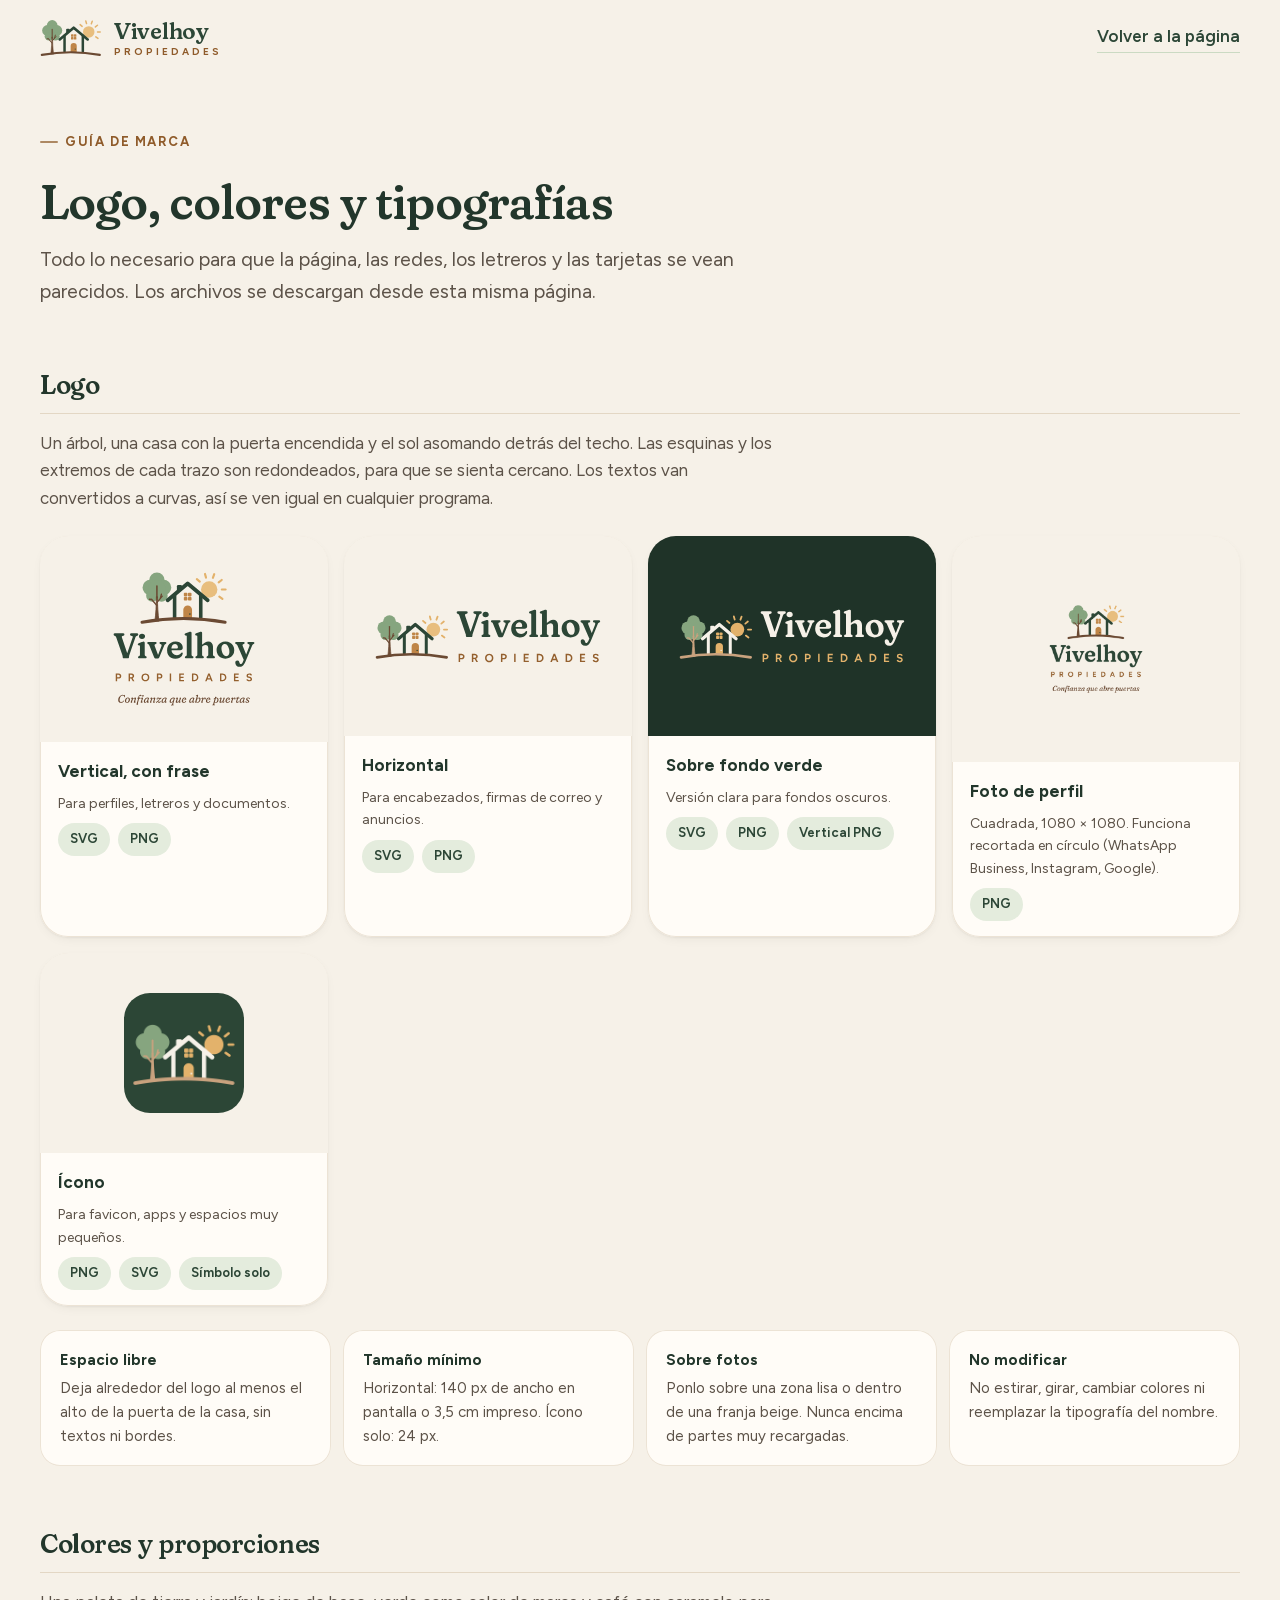
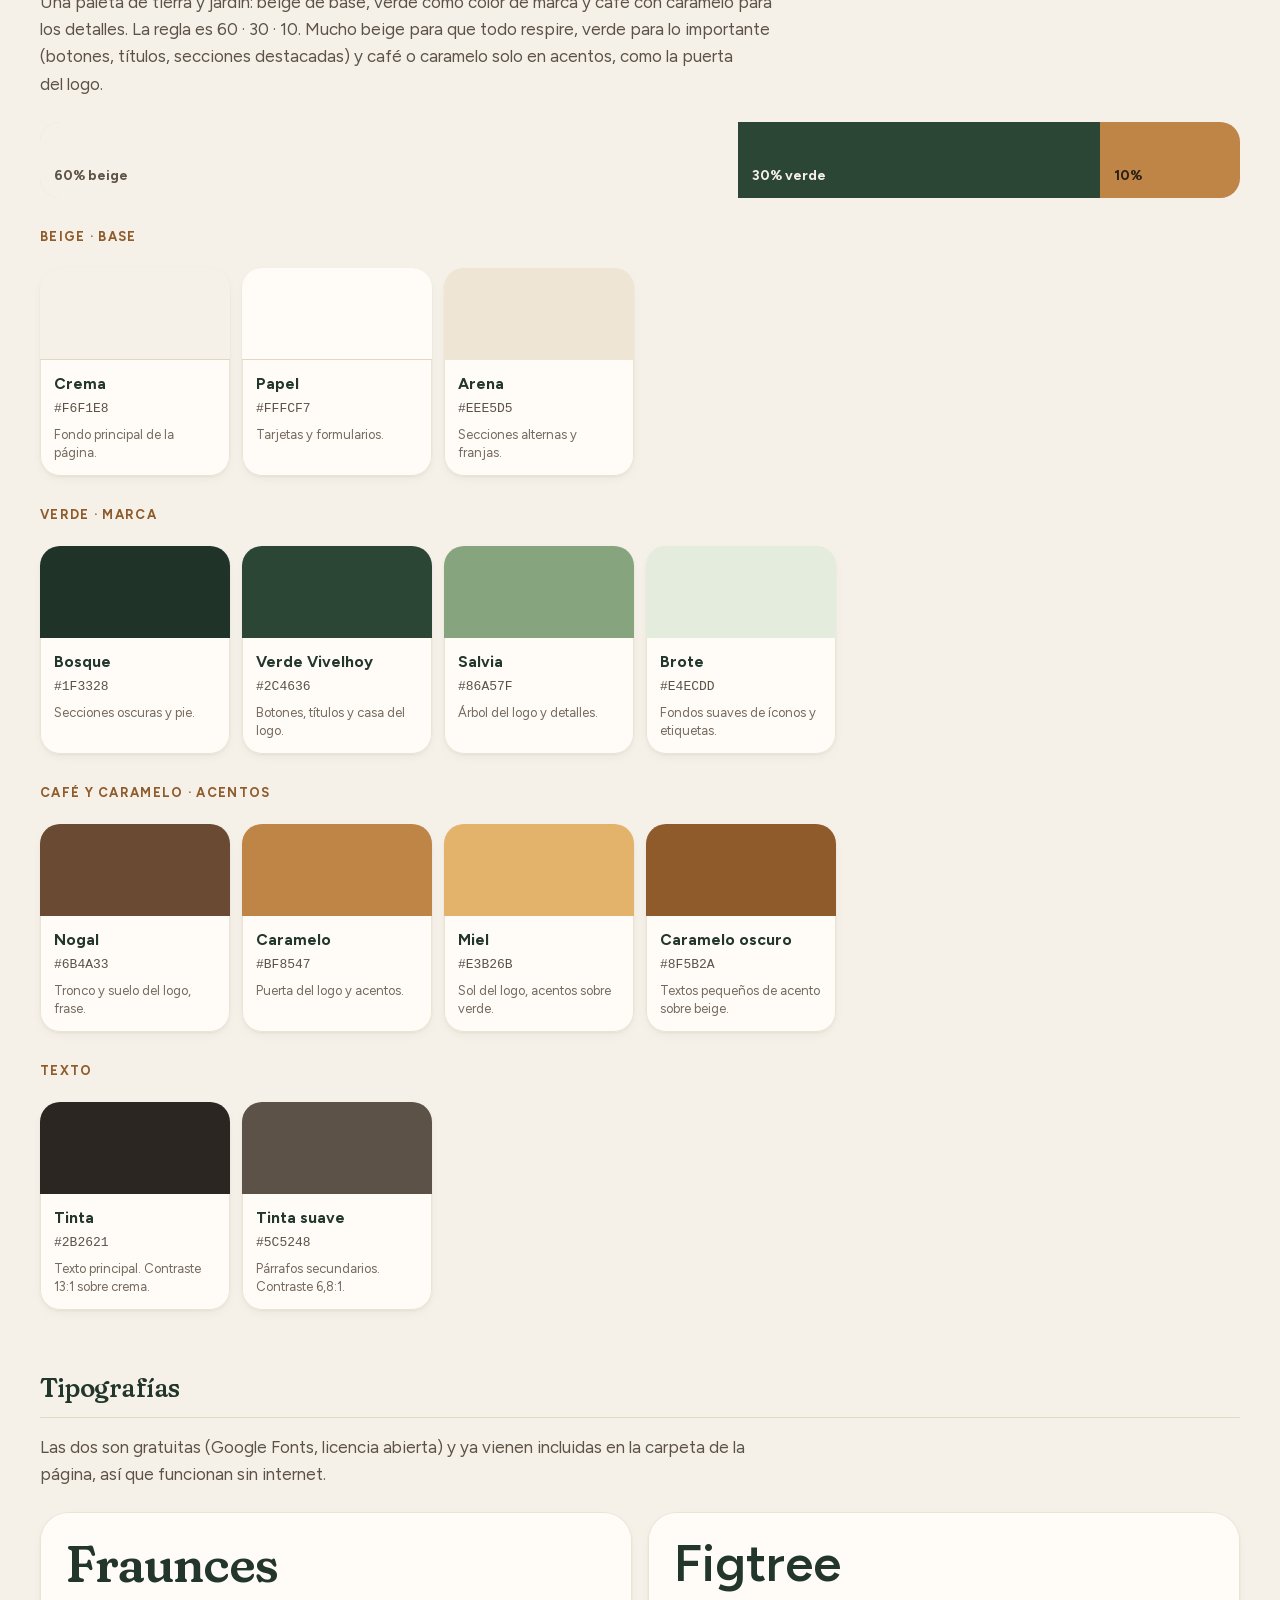
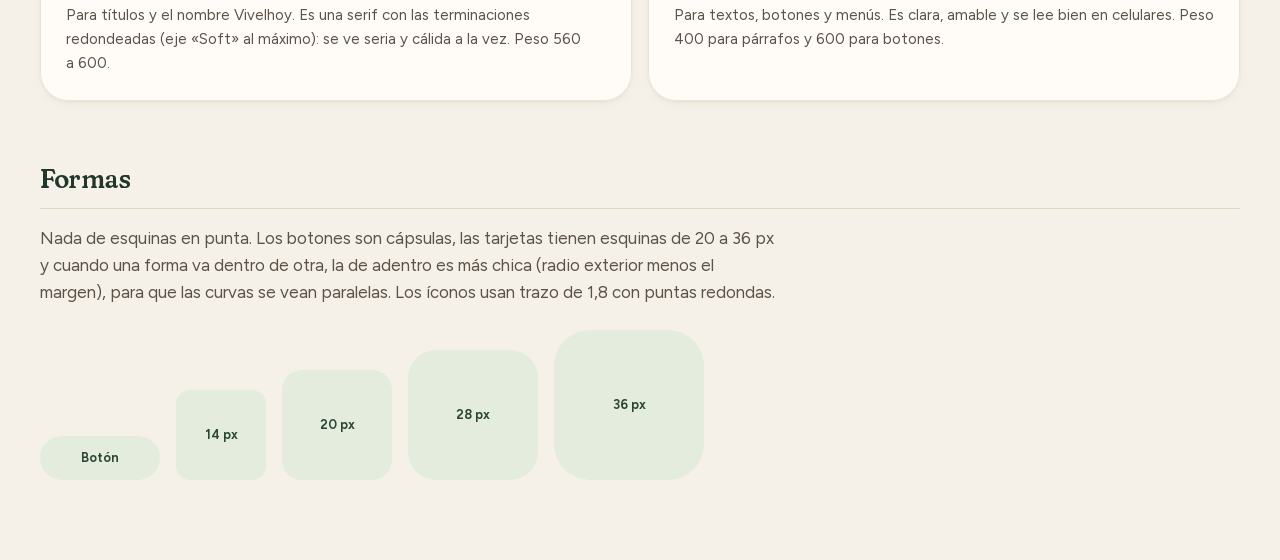
==== commit 4e28bfeb: "Logo con más identidad y La Reina entre las comunas El símbolo ahora tiene copa de árbol con tronco " ====
--- a/marca.html
+++ b/marca.html
@@ -50,13 +50,20 @@
 </head>
 <body>
   <svg class="sprite" aria-hidden="true" xmlns="http://www.w3.org/2000/svg">
-    <symbol id="logo-mark" viewBox="8 18 104 72">
+    <symbol id="logo-mark" viewBox="14 23 173 104">
       <g fill="none" stroke-linecap="round" stroke-linejoin="round">
-        <circle cx="87" cy="34" r="12" fill="var(--logo-sun)"/><circle cx="31" cy="43" r="19" fill="var(--logo-tree)"/>
-        <path d="M31 52v32" stroke="var(--logo-wood)" stroke-width="6.5"/><path d="M47 84V51L68 33l21 18v33z" fill="var(--logo-wall)"/>
-        <path d="M40 54l28-24 28 24" stroke="var(--logo-house)" stroke-width="7"/><path d="M47 49v35M89 49v35" stroke="var(--logo-house)" stroke-width="7"/>
-        <path d="M61 84V72a7 7 0 0 1 14 0v12z" fill="var(--logo-door)"/><circle cx="68" cy="52.5" r="4.2" fill="var(--logo-door)"/>
-        <path d="M14 84h92" stroke="var(--logo-wood)" stroke-width="7"/>
+        <g stroke="var(--logo-ray)" stroke-width="4.2"><path d="M131.6 42.6L125.9 37.8M143.8 34.8L141.8 27.6M157.2 35.1L159.8 28.1M168.5 44.1L174.4 39.4M174.6 58L182 58M169.7 71.8L175.8 76.1"/></g>
+        <circle cx="150" cy="58" r="16" fill="var(--logo-sun)"/>
+        <g fill="var(--logo-tree)"><circle cx="48" cy="40" r="15"/><circle cx="35" cy="54" r="15"/><circle cx="61" cy="54" r="15"/><circle cx="48" cy="56" r="17"/><circle cx="39" cy="70" r="12"/><circle cx="57" cy="70" r="12"/></g>
+        <path d="M44.2 119C46 104 46.9 90 47 72H49C49.1 90 50 104 51.8 119Z" fill="var(--logo-wood)" stroke="var(--logo-wood)" stroke-width="1.6"/>
+        <g stroke="var(--logo-wood)"><path d="M48 74V51" stroke-width="3"/><path d="M47.6 89L37.5 77M38 77.4L33.5 77" stroke-width="2.8"/><path d="M48.4 83L58.5 71M54.6 75.6L56.8 67" stroke-width="2.6"/></g>
+        <rect x="87" y="49" width="10" height="20" rx="2.5" fill="var(--logo-house)"/>
+        <path d="M82 116V68.5L108 46.6L134 68.5V116Z" fill="var(--logo-wall)"/>
+        <path d="M69 79L108 46.2L147 79" stroke="var(--logo-house)" stroke-width="7.5"/>
+        <path d="M82.5 69V112.5M133.5 69V112.5" stroke="var(--logo-house)" stroke-width="7"/>
+        <g fill="var(--logo-door)"><rect x="100.5" y="64.5" width="7" height="7" rx="1.6"/><rect x="108.5" y="64.5" width="7" height="7" rx="1.6"/><rect x="100.5" y="72.5" width="7" height="7" rx="1.6"/><rect x="108.5" y="72.5" width="7" height="7" rx="1.6"/><path d="M99.5 115V97.5a8.5 8.5 0 0 1 17 0V115Z"/></g>
+        <circle cx="112.3" cy="106" r="1.6" fill="var(--logo-house)"/>
+        <path d="M19 122Q100 107.5 181 122" stroke="var(--logo-wood)" stroke-width="6"/>
       </g>
     </symbol>
   </svg>
--- a/css/styles.css
+++ b/css/styles.css
@@ -62,6 +62,7 @@
 
   /* Logo */
   --logo-sun: #E8BE7E;
+  --logo-ray: #E3B26B;
   --logo-tree: #86A57F;
   --logo-wood: #6B4A33;
   --logo-wall: var(--cream);
@@ -220,7 +221,7 @@
 .header-inner { height: 100%; display: flex; align-items: center; justify-content: space-between; gap: 24px; }
 
 .brand { display: inline-flex; align-items: center; gap: 11px; text-decoration: none; color: inherit; }
-.brand-mark { width: 54px; height: 38px; }
+.brand-mark { width: 62px; height: 38px; }
 .brand-text { display: flex; flex-direction: column; line-height: 1; }
 .brand-name {
   font-family: var(--font-display); font-variation-settings: "SOFT" 100, "WONK" 0, "opsz" 72;
@@ -285,7 +286,12 @@
 .path:hover .path-arrow { transform: translateX(3px); opacity: 1; }
 
 .hero-area { margin-top: 1.5rem; display: flex; align-items: center; gap: .55em; color: var(--ink-3); font-size: var(--fs-sm); font-weight: 500; }
+.hero-area { align-items: flex-start; line-height: 1.55; }
+.hero-area .i { margin-top: .12em; }
 .hero-area .i { color: var(--caramel-500); }
+.area-link { color: var(--green-800); font-weight: 600; text-decoration: underline; text-decoration-color: var(--green-200); text-underline-offset: 4px; text-decoration-thickness: 1.5px; }
+.area-link:hover { text-decoration-color: var(--green-700); }
+.area-link { white-space: nowrap; }
 
 .hero-visual { position: relative; padding-bottom: 28px; }
 .portrait {
@@ -824,7 +830,7 @@
 }
 
 @media (max-width: 420px) {
-  .brand-mark { width: 46px; height: 32px; }
+  .brand-mark { width: 52px; height: 32px; }
   .brand-name { font-size: 1.32rem; }
   .brand-sub { font-size: .5625rem; letter-spacing: .26em; }
   .hero h1 { font-size: 2.35rem; }
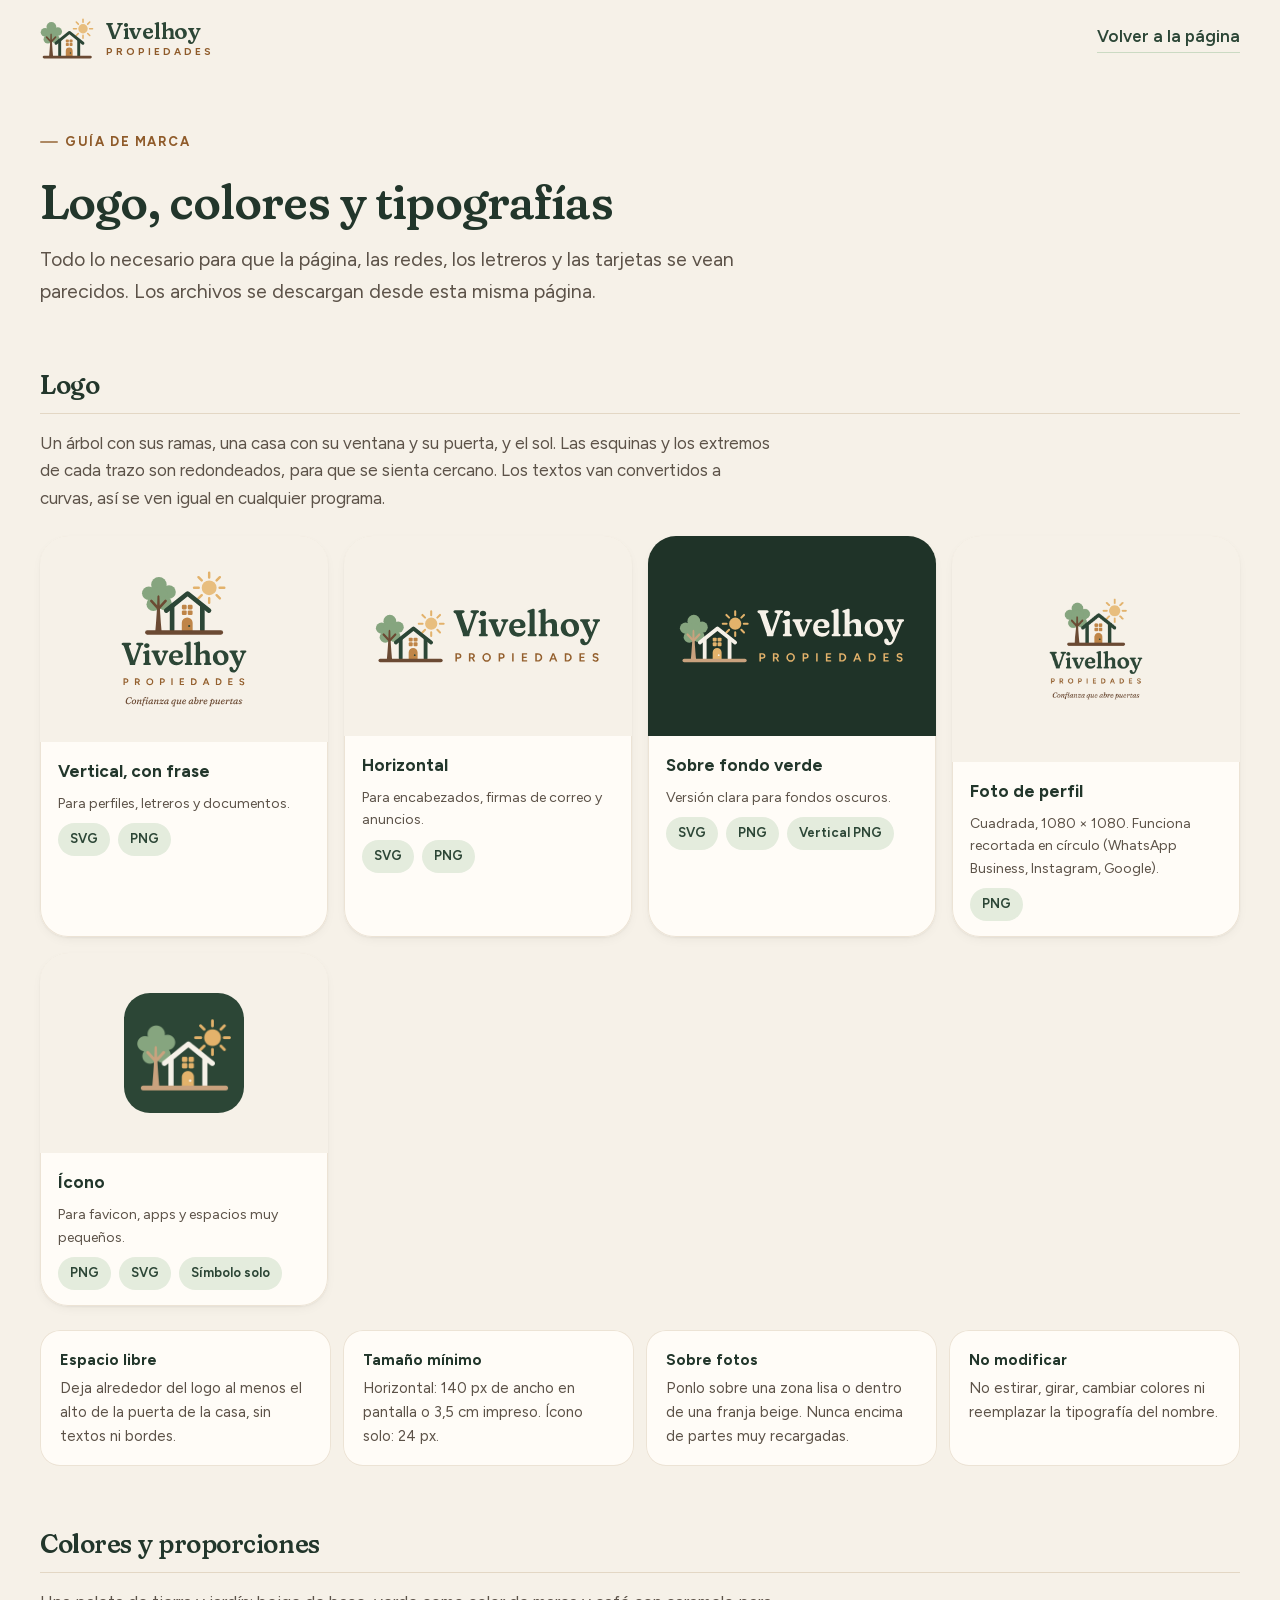
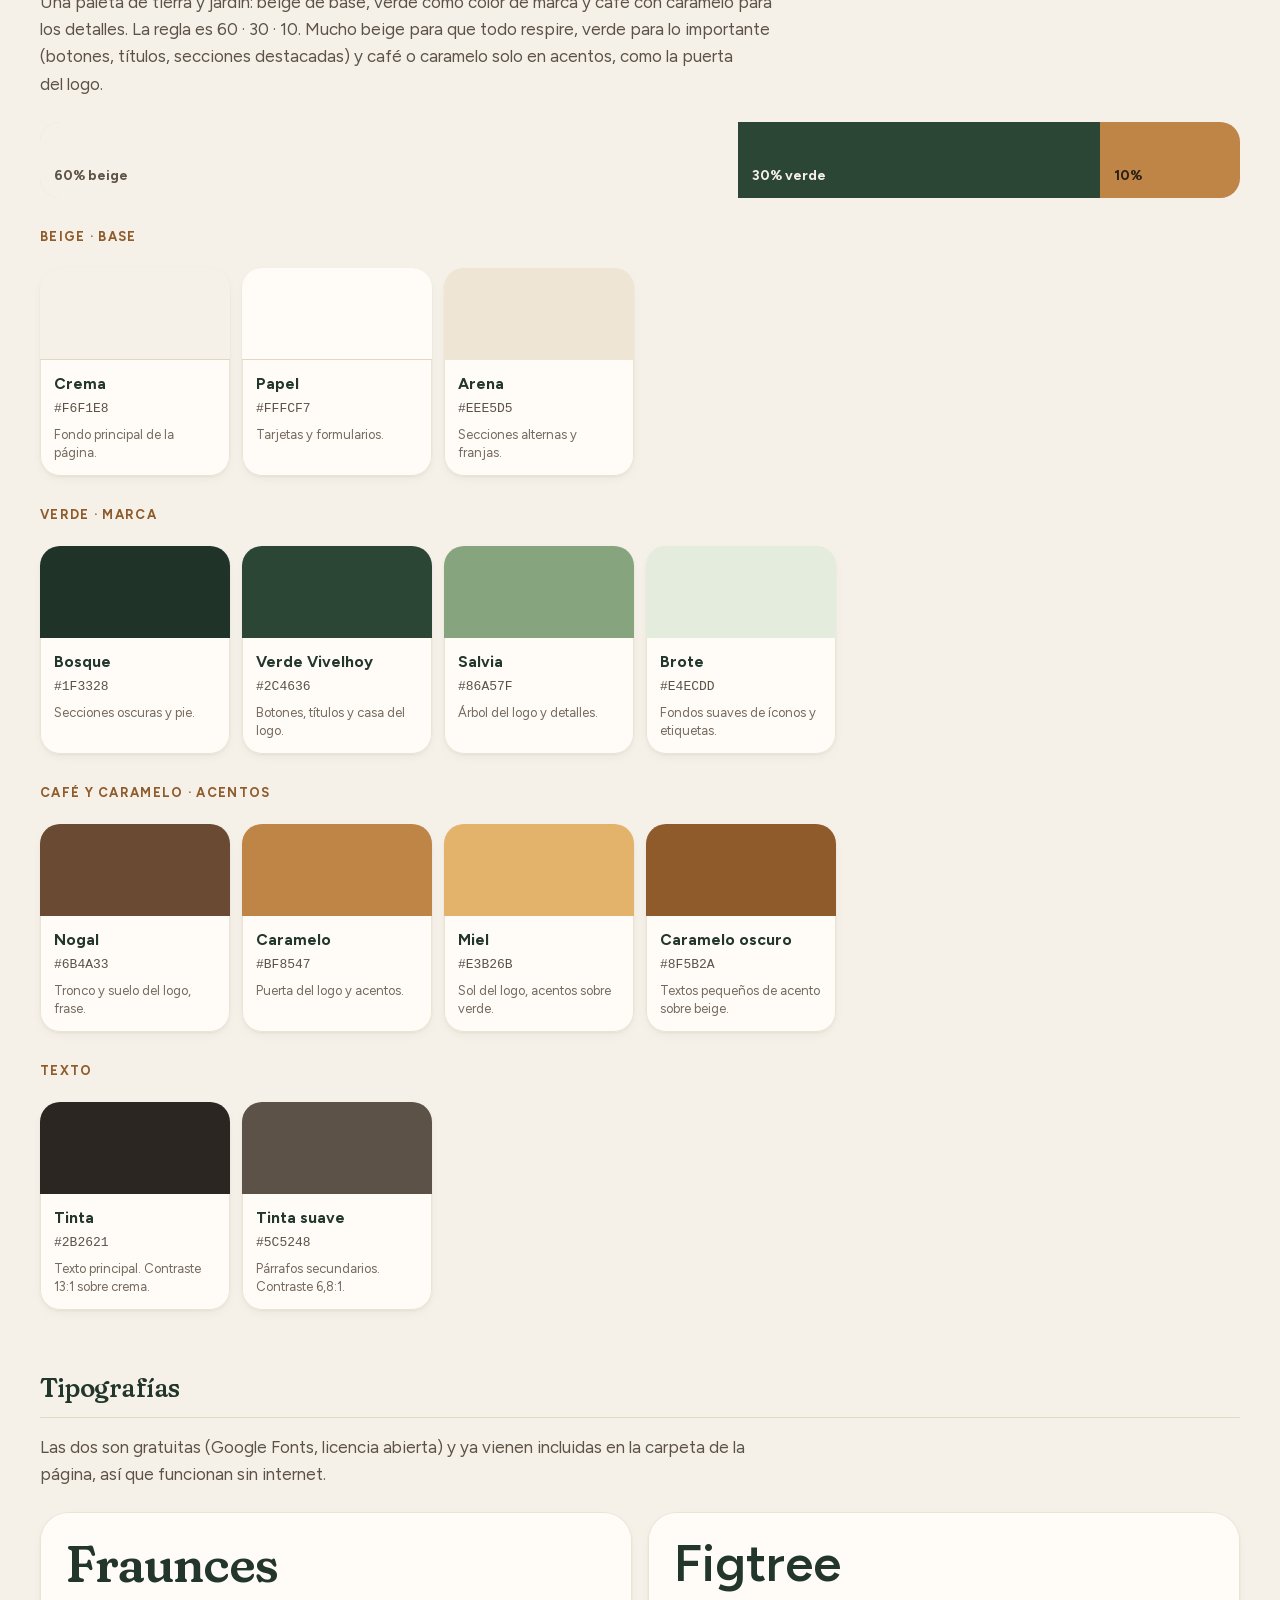
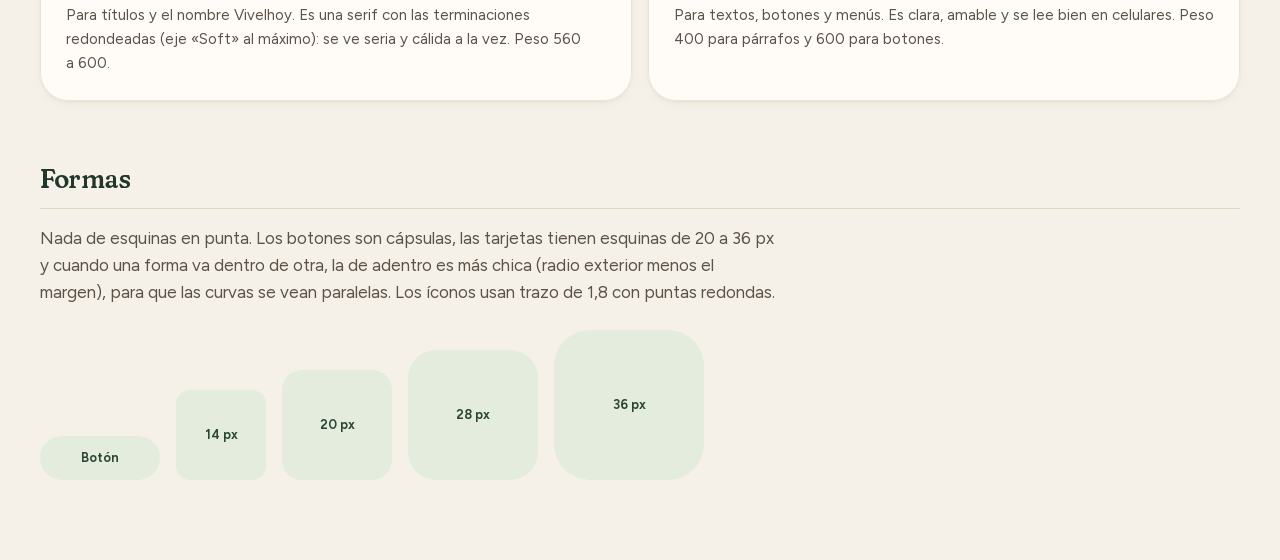
==== commit 7f7a46eb: "Logo ajustado: sol completo con rayos, árbol con ramas en Y, casa sin chimenea Se aplica la versión " ====
--- a/marca.html
+++ b/marca.html
@@ -50,20 +50,19 @@
 </head>
 <body>
   <svg class="sprite" aria-hidden="true" xmlns="http://www.w3.org/2000/svg">
-    <symbol id="logo-mark" viewBox="14 23 173 104">
+    <symbol id="logo-mark" viewBox="70.6 51.9 110 84">
       <g fill="none" stroke-linecap="round" stroke-linejoin="round">
-        <g stroke="var(--logo-ray)" stroke-width="4.2"><path d="M131.6 42.6L125.9 37.8M143.8 34.8L141.8 27.6M157.2 35.1L159.8 28.1M168.5 44.1L174.4 39.4M174.6 58L182 58M169.7 71.8L175.8 76.1"/></g>
-        <circle cx="150" cy="58" r="16" fill="var(--logo-sun)"/>
-        <g fill="var(--logo-tree)"><circle cx="48" cy="40" r="15"/><circle cx="35" cy="54" r="15"/><circle cx="61" cy="54" r="15"/><circle cx="48" cy="56" r="17"/><circle cx="39" cy="70" r="12"/><circle cx="57" cy="70" r="12"/></g>
-        <path d="M44.2 119C46 104 46.9 90 47 72H49C49.1 90 50 104 51.8 119Z" fill="var(--logo-wood)" stroke="var(--logo-wood)" stroke-width="1.6"/>
-        <g stroke="var(--logo-wood)"><path d="M48 74V51" stroke-width="3"/><path d="M47.6 89L37.5 77M38 77.4L33.5 77" stroke-width="2.8"/><path d="M48.4 83L58.5 71M54.6 75.6L56.8 67" stroke-width="2.6"/></g>
-        <rect x="87" y="49" width="10" height="20" rx="2.5" fill="var(--logo-house)"/>
-        <path d="M82 116V68.5L108 46.6L134 68.5V116Z" fill="var(--logo-wall)"/>
-        <path d="M69 79L108 46.2L147 79" stroke="var(--logo-house)" stroke-width="7.5"/>
-        <path d="M82.5 69V112.5M133.5 69V112.5" stroke="var(--logo-house)" stroke-width="7"/>
-        <g fill="var(--logo-door)"><rect x="100.5" y="64.5" width="7" height="7" rx="1.6"/><rect x="108.5" y="64.5" width="7" height="7" rx="1.6"/><rect x="100.5" y="72.5" width="7" height="7" rx="1.6"/><rect x="108.5" y="72.5" width="7" height="7" rx="1.6"/><path d="M99.5 115V97.5a8.5 8.5 0 0 1 17 0V115Z"/></g>
-        <circle cx="112.3" cy="106" r="1.6" fill="var(--logo-house)"/>
-        <path d="M19 122Q100 107.5 181 122" stroke="var(--logo-wood)" stroke-width="6"/>
+        <g stroke="var(--logo-ray)" stroke-width="3.2"><path d="M158.4 60.5V54.5M168 64.4L172.2 60.2M171.9 74H177.9M168 83.6L172.2 87.8M158.4 87.5V93.5M148.8 83.6L144.6 87.8M144.9 74H138.9M148.8 64.4L144.6 60.2"/></g>
+        <circle cx="158.4" cy="74" r="9.6" fill="var(--logo-sun)"/>
+        <g fill="var(--logo-tree)"><circle cx="93.6" cy="70" r="10"/><circle cx="80.6" cy="81" r="8.8"/><circle cx="106.6" cy="79.5" r="8.8"/><circle cx="93.6" cy="84" r="11.5"/><circle cx="86.4" cy="95.2" r="8.8"/><circle cx="101.2" cy="94" r="9"/></g>
+        <path d="M88.9 131C90.4 114 91.4 99 91.7 85Q93 82.4 94.3 85C94.6 99 95.6 114 97.1 131Z" fill="var(--logo-wood)"/>
+        <g stroke="var(--logo-wood)" stroke-width="3.4"><path d="M92.6 100.6L83.8 91M93.4 100.6L102.2 91"/></g>
+        <path d="M110.6 131V97.6L130.6 82L149.6 97.4V131Z" fill="var(--logo-wall)"/>
+        <path d="M103 103.6L130.6 81.4L158.2 103.6" stroke="var(--logo-house)" stroke-width="6"/>
+        <path d="M110.6 98V129M149.6 98V129" stroke="var(--logo-house)" stroke-width="6"/>
+        <g fill="var(--logo-door)"><rect x="123.2" y="96" width="6.2" height="6.1" rx="1.5"/><rect x="130.8" y="96" width="6.2" height="6.1" rx="1.5"/><rect x="123.2" y="103.3" width="6.2" height="6.1" rx="1.5"/><rect x="130.8" y="103.3" width="6.2" height="6.1" rx="1.5"/><path d="M123.1 131V119.4a7 7 0 0 1 14 0V131Z"/></g>
+        <circle cx="132.6" cy="123.6" r="1.4" fill="var(--logo-house)"/>
+        <path d="M78.6 132H173.6" stroke="var(--logo-wood)" stroke-width="5.6"/>
       </g>
     </symbol>
   </svg>
@@ -85,7 +84,7 @@
 
     <section class="g-section">
       <h2>Logo</h2>
-      <p>Un árbol, una casa con la puerta encendida y el sol asomando detrás del techo. Las esquinas y los extremos de cada trazo son redondeados, para que se sienta cercano. Los textos van convertidos a curvas, así se ven igual en cualquier programa.</p>
+      <p>Un árbol con sus ramas, una casa con su ventana y su puerta, y el sol. Las esquinas y los extremos de cada trazo son redondeados, para que se sienta cercano. Los textos van convertidos a curvas, así se ven igual en cualquier programa.</p>
       <div class="logos">
         <div class="logo-card"><div class="stage"><img src="assets/logo/vivelhoy-logo-vertical.svg" alt="Logo vertical"></div>
           <div class="meta"><strong>Vertical, con frase</strong><span>Para perfiles, letreros y documentos.</span>
--- a/css/styles.css
+++ b/css/styles.css
@@ -221,7 +221,7 @@
 .header-inner { height: 100%; display: flex; align-items: center; justify-content: space-between; gap: 24px; }
 
 .brand { display: inline-flex; align-items: center; gap: 11px; text-decoration: none; color: inherit; }
-.brand-mark { width: 62px; height: 38px; }
+.brand-mark { width: 54px; height: 41px; }
 .brand-text { display: flex; flex-direction: column; line-height: 1; }
 .brand-name {
   font-family: var(--font-display); font-variation-settings: "SOFT" 100, "WONK" 0, "opsz" 72;
@@ -830,7 +830,7 @@
 }
 
 @media (max-width: 420px) {
-  .brand-mark { width: 52px; height: 32px; }
+  .brand-mark { width: 46px; height: 35px; }
   .brand-name { font-size: 1.32rem; }
   .brand-sub { font-size: .5625rem; letter-spacing: .26em; }
   .hero h1 { font-size: 2.35rem; }
